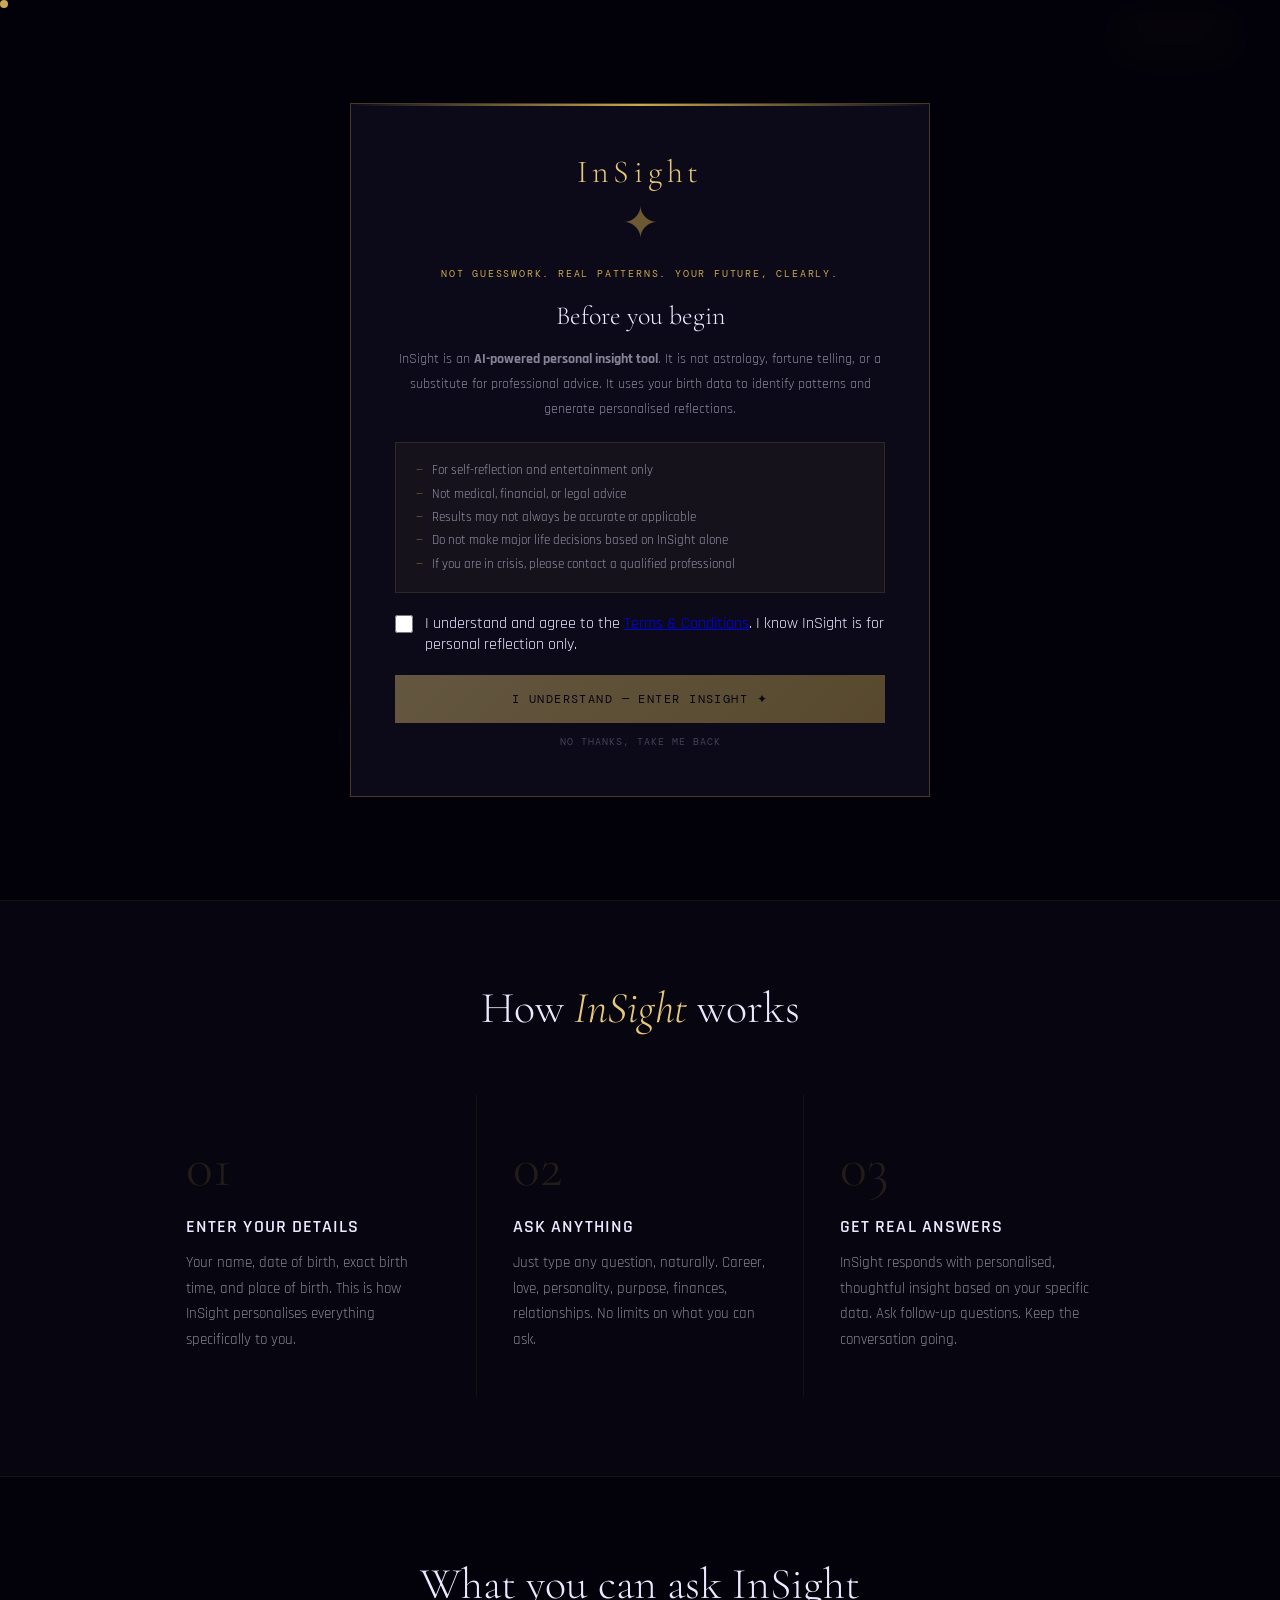
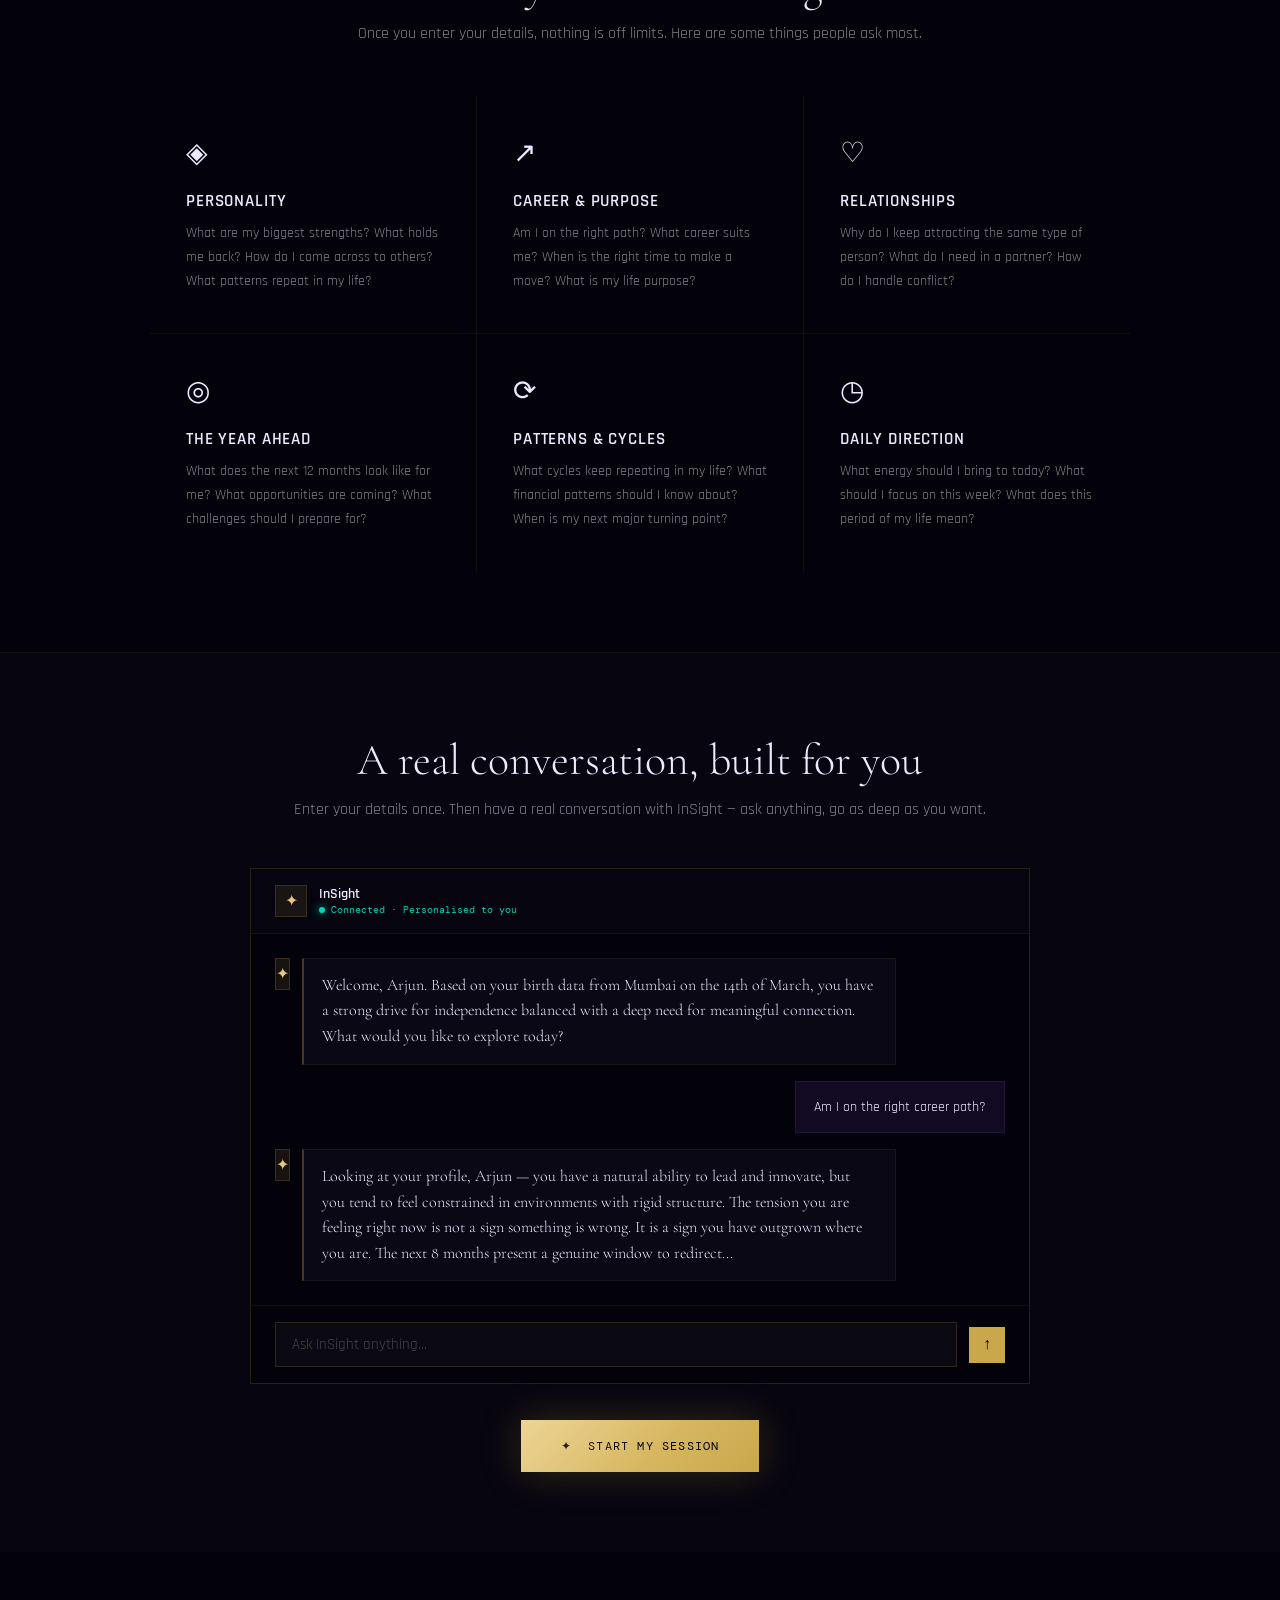
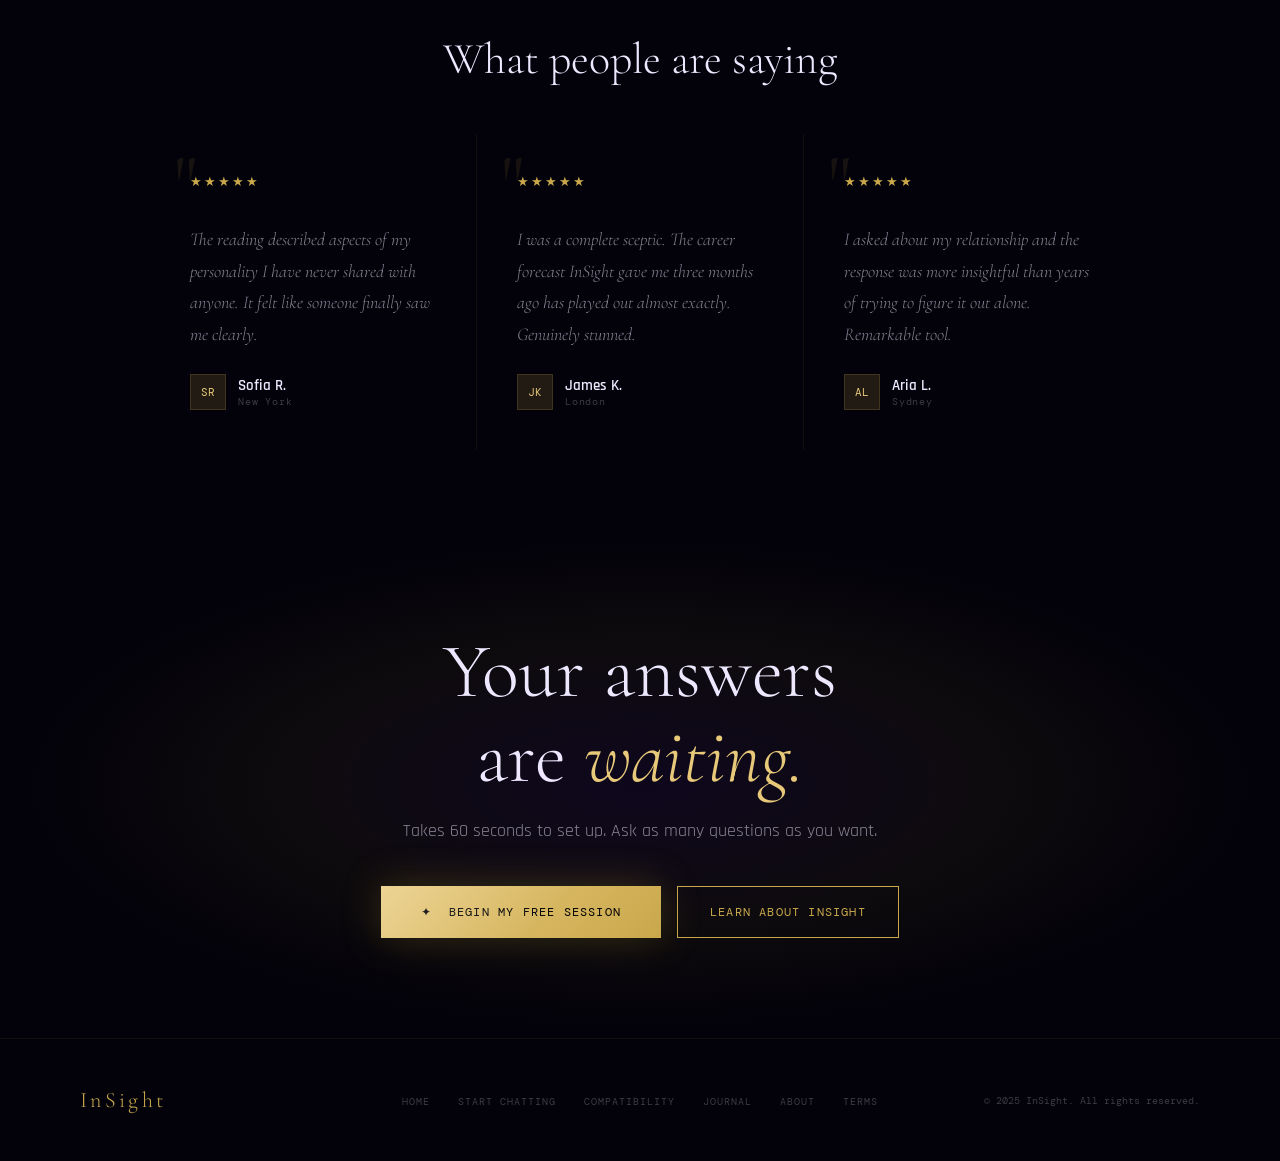
==== index.html @ 5ee95a67 "Update index.html" ====
<!DOCTYPE html>
<html lang="en">
<head>
<meta charset="UTF-8" />
<meta name="viewport" content="width=device-width, initial-scale=1.0" />
<title>InSight — Your Future, Clearly</title>
<link rel="stylesheet" href="style.css" />
<style>

/* ── DISCLAIMER ── */
.disclaimer-overlay {
  position: fixed; inset: 0; z-index: 9999;
  background: rgba(3,2,10,0.97);
  backdrop-filter: blur(20px);
  display: flex; align-items: center; justify-content: center; padding: 24px;
}
.disclaimer-overlay.hidden { display: none; }
.disclaimer-box {
  max-width: 580px; width: 100%;
  background: rgba(13,11,26,0.98);
  border: 1px solid rgba(201,168,76,0.3);
  padding: 48px 44px; text-align: center; position: relative;
  animation: slideUp 0.5s both;
}
@keyframes slideUp { from { transform:translateY(24px); opacity:0; } to { transform:translateY(0); opacity:1; } }
.disclaimer-box::before {
  content:''; position:absolute; top:0; left:0; right:0; height:2px;
  background: linear-gradient(90deg, transparent, var(--gold), transparent);
}
.d-logo { font-family:'Cormorant Garamond',serif; font-size:32px; font-weight:300; letter-spacing:0.15em; color:var(--gold2); margin-bottom:6px; }
.d-symbol { font-family:'Cormorant Garamond',serif; font-size:44px; color:var(--gold); opacity:0.5; display:block; margin-bottom:16px; animation:pulse2 3s ease-in-out infinite; }
.d-tagline { font-family:'DM Mono',monospace; font-size:10px; letter-spacing:0.18em; color:var(--gold); text-transform:uppercase; margin-bottom:20px; display:block; }
.d-title { font-family:'Cormorant Garamond',serif; font-size:26px; font-weight:300; margin-bottom:16px; }
.d-text { font-size:14px; color:var(--text2); line-height:1.8; margin-bottom:16px; }
.d-warning {
  background:rgba(201,168,76,0.05); border:1px solid rgba(201,168,76,0.15);
  padding:16px 20px; margin:20px 0; text-align:left;
}
.d-warning li { font-size:13px; color:rgba(237,232,255,0.6); line-height:1.8; list-style:none; padding-left:16px; position:relative; }
.d-warning li::before { content:'—'; position:absolute; left:0; color:var(--gold); opacity:0.6; }
.d-check { display:flex; align-items:flex-start; gap:12px; text-align:left; margin:20px 0; cursor:pointer; }
.d-check input { width:18px; height:18px; accent-color:var(--gold); flex-shrink:0; margin-top:2px; cursor:pointer; }
.d-check label { font-size:13px; color:var(--text2); line-height:1.6; cursor:pointer; }
.d-check label a { color:var(--gold); text-decoration:underline; }
.d-accept {
  width:100%; background:linear-gradient(135deg,var(--gold2),var(--gold));
  border:none; color:#000; font-family:'DM Mono',monospace; font-size:12px;
  letter-spacing:0.12em; text-transform:uppercase; padding:16px; cursor:pointer;
  transition:all 0.2s; opacity:0.4;
}
.d-accept.on { opacity:1; box-shadow:0 4px 24px rgba(201,168,76,0.3); }
.d-accept.on:hover { transform:translateY(-2px); }
.d-decline { display:block; margin-top:12px; font-family:'DM Mono',monospace; font-size:10px; letter-spacing:0.1em; color:var(--text3); text-transform:uppercase; cursor:pointer; background:none; border:none; width:100%; transition:color 0.2s; }
.d-decline:hover { color:var(--text2); }

/* ── HERO ── */
.hero {
  min-height: 100vh;
  display: flex; flex-direction: column;
  align-items: center; justify-content: center;
  text-align: center; padding: 100px 40px 60px;
  position: relative; overflow: hidden;
}
.hero-glow {
  position:absolute; inset:0; pointer-events:none;
  background: radial-gradient(ellipse at 50% 40%, rgba(120,60,200,0.15) 0%, rgba(201,168,76,0.08) 40%, transparent 70%);
  animation: glowPulse 8s ease-in-out infinite;
}
@keyframes glowPulse { 0%,100%{opacity:0.7;} 50%{opacity:1;} }

.orbit-ring {
  position: absolute;
  top: 50%; left: 50%;
  width: 700px; height: 700px;
  margin: -350px 0 0 -350px;
  border-radius: 50%;
  border: 1px solid rgba(201, 168, 76, 0.18);
  animation: orbitSpin 60s linear infinite;
  pointer-events: none;
  z-index: 1;
}
.orbit-ring::before {
  content: '';
  position: absolute;
  width: 10px; height: 10px;
  background: var(--gold);
  border-radius: 50%;
  top: -5px; left: 50%;
  margin-left: -5px;
  box-shadow: 0 0 16px var(--gold), 0 0 30px rgba(201,168,76,0.6);
}
.orbit-ring-2 {
  position: absolute;
  top: 50%; left: 50%;
  width: 520px; height: 520px;
  margin: -260px 0 0 -260px;
  border-radius: 50%;
  border: 1px solid rgba(0, 212, 180, 0.14);
  animation: orbitSpin 40s linear infinite reverse;
  pointer-events: none;
  z-index: 1;
}
.orbit-ring-2::before {
  content: '';
  position: absolute;
  width: 7px; height: 7px;
  background: var(--teal);
  border-radius: 50%;
  bottom: -4px; left: 50%;
  margin-left: -3px;
  box-shadow: 0 0 14px var(--teal), 0 0 24px rgba(0,212,180,0.5);
}
@keyframes orbitSpin { from { transform: rotate(0deg); } to { transform: rotate(360deg); } }

.hero-badge {
  position: relative; z-index: 2;
  display:inline-flex; align-items:center; gap:10px;
  background:rgba(201,168,76,0.08); border:1px solid rgba(201,168,76,0.2);
  border-radius:100px; padding:8px 20px 8px 10px;
  margin-bottom:32px;
  animation: fadeUp 0.7s 0.1s both;
}
.badge-dot { width:28px; height:28px; background:rgba(201,168,76,0.12); border-radius:50%; display:flex; align-items:center; justify-content:center; font-size:13px; animation:badgePulse 2s ease-in-out infinite; }
@keyframes badgePulse { 0%,100%{box-shadow:0 0 0 0 rgba(201,168,76,0.3);} 50%{box-shadow:0 0 0 6px rgba(201,168,76,0);} }
.badge-text { font-family:'DM Mono',monospace; font-size:11px; letter-spacing:0.12em; color:var(--gold2); text-transform:uppercase; }

.hero h1 {
  position: relative; z-index: 2;
  font-family:'Cormorant Garamond',serif;
  font-size: clamp(60px, 9vw, 120px);
  font-weight:300; line-height:1.25; letter-spacing:-0.02em;
  margin-bottom:28px;
  animation: fadeUp 0.9s 0.2s both;
}
.hero h1 em { font-style:italic; color:var(--gold2); text-shadow:0 0 60px rgba(201,168,76,0.25); }

.hero-sub {
  position: relative; z-index: 2;
  font-size:18px; color:var(--text2); max-width:540px;
  line-height:1.75; margin:0 auto 48px;
  animation: fadeUp 0.9s 0.35s both;
}

.hero-cta {
  position: relative; z-index: 2;
  display:flex; align-items:center; justify-content:center; gap:16px; flex-wrap:wrap;
  animation: fadeUp 0.9s 0.5s both;
}
.btn-glow {
  display:inline-flex; align-items:center; gap:10px;
  font-family:'DM Mono',monospace; font-size:12px; letter-spacing:0.1em; text-transform:uppercase;
  color:#000; background:linear-gradient(135deg,var(--gold2),var(--gold));
  border:none; padding:18px 40px; cursor:none; text-decoration:none;
  box-shadow:0 0 40px rgba(201,168,76,0.25), 0 4px 20px rgba(0,0,0,0.4);
  transition:all 0.2s; position:relative; overflow:hidden;
}
.btn-glow::before { content:''; position:absolute; inset:0; background:linear-gradient(135deg,rgba(255,255,255,0.2) 0%,transparent 60%); }
.btn-glow:hover { transform:translateY(-3px); box-shadow:0 0 60px rgba(201,168,76,0.4), 0 8px 30px rgba(0,0,0,0.4); }

/* ── HOW IT WORKS ── */
.how-section { background:var(--bg2); border-top:1px solid var(--border2); border-bottom:1px solid var(--border2); }
.how-inner { max-width:1100px; margin:0 auto; padding:80px 60px; }
.how-inner h2 { font-family:'Cormorant Garamond',serif; font-size:44px; font-weight:300; text-align:center; margin-bottom:60px; }
.how-inner h2 em { font-style:italic; color:var(--gold2); }
.steps { display:grid; grid-template-columns:repeat(3,1fr); gap:1px; background:var(--border2); }
.step { background:var(--bg2); padding:44px 36px; position:relative; }
.step-n { font-family:'Cormorant Garamond',serif; font-size:56px; font-weight:300; color:rgba(201,168,76,0.15); line-height:1; margin-bottom:20px; display:block; }
.step h3 { font-size:18px; font-weight:600; letter-spacing:0.06em; text-transform:uppercase; margin-bottom:12px; }
.step p { font-size:15px; color:var(--text2); line-height:1.7; }

/* ── FEATURES ── */
.features { max-width:1100px; margin:0 auto; padding:80px 60px; }
.features h2 { font-family:'Cormorant Garamond',serif; font-size:44px; font-weight:300; text-align:center; margin-bottom:12px; }
.features > p { text-align:center; font-size:16px; color:var(--text2); margin-bottom:52px; }
.feat-grid { display:grid; grid-template-columns:repeat(3,1fr); gap:1px; background:var(--border2); }
.feat { background:var(--bg); padding:40px 36px; transition:background 0.3s; position:relative; overflow:hidden; }
.feat::before { content:''; position:absolute; top:0; left:0; right:0; height:1px; background:linear-gradient(90deg,transparent,var(--gold),transparent); transform:scaleX(0); transition:transform 0.4s; }
.feat:hover { background:rgba(201,168,76,0.03); }
.feat:hover::before { transform:scaleX(1); }
.feat-icon { font-size:28px; margin-bottom:18px; display:block; }
.feat h3 { font-size:17px; font-weight:600; letter-spacing:0.05em; text-transform:uppercase; margin-bottom:10px; }
.feat p { font-size:14px; color:var(--text2); line-height:1.7; }

/* ── CHAT PREVIEW ── */
.chat-preview { background:var(--bg2); border-top:1px solid var(--border2); }
.chat-preview-inner { max-width:900px; margin:0 auto; padding:80px 60px; }
.chat-preview-inner h2 { font-family:'Cormorant Garamond',serif; font-size:44px; font-weight:300; text-align:center; margin-bottom:12px; }
.chat-preview-inner > p { text-align:center; font-size:16px; color:var(--text2); margin-bottom:48px; }
.mock-chat { border:1px solid var(--border); background:var(--bg); overflow:hidden; }
.mock-chat-header { padding:16px 24px; border-bottom:1px solid var(--border2); display:flex; align-items:center; gap:12px; background:rgba(7,5,15,0.8); }
.mock-avatar { width:32px; height:32px; background:rgba(201,168,76,0.1); border:1px solid var(--border); display:flex; align-items:center; justify-content:center; font-family:'Cormorant Garamond',serif; font-size:16px; color:var(--gold2); }
.mock-name { font-size:14px; font-weight:600; }
.mock-status { font-family:'DM Mono',monospace; font-size:10px; color:var(--teal); display:flex; align-items:center; gap:6px; }
.mock-status::before { content:''; width:6px; height:6px; border-radius:50%; background:var(--teal); box-shadow:0 0 8px var(--teal); display:block; }
.mock-messages { padding:24px; display:flex; flex-direction:column; gap:16px; }
.mock-msg { display:flex; gap:12px; max-width:85%; }
.mock-msg.user { flex-direction:row-reverse; align-self:flex-end; }
.mock-bubble { padding:14px 18px; font-size:14px; line-height:1.6; }
.mock-msg.ai .mock-bubble { background:rgba(13,11,26,0.8); border:1px solid var(--border2); border-left:2px solid rgba(201,168,76,0.3); font-family:'Cormorant Garamond',serif; font-size:16px; font-weight:300; color:var(--text); }
.mock-msg.user .mock-bubble { background:rgba(120,60,200,0.12); border:1px solid rgba(120,60,200,0.2); color:var(--text); }
.mock-input { padding:16px 24px; border-top:1px solid var(--border2); display:flex; align-items:center; gap:12px; }
.mock-input-box { flex:1; background:rgba(255,255,255,0.03); border:1px solid var(--border); padding:12px 16px; font-family:'Rajdhani',sans-serif; font-size:15px; color:var(--text3); }
.mock-send { width:36px; height:36px; background:var(--gold); border:none; display:flex; align-items:center; justify-content:center; font-size:16px; color:#000; }

/* ── TESTIMONIALS ── */
.testi { max-width:1100px; margin:0 auto; padding:80px 60px; }
.testi h2 { font-family:'Cormorant Garamond',serif; font-size:44px; font-weight:300; text-align:center; margin-bottom:48px; }
.testi-grid { display:grid; grid-template-columns:repeat(3,1fr); gap:1px; background:var(--border2); }
.testi-card { background:var(--bg); padding:40px; position:relative; }
.testi-card::before { content:'"'; font-family:'Cormorant Garamond',serif; font-size:80px; color:var(--gold); opacity:0.1; position:absolute; top:10px; left:24px; line-height:1; }
.testi-stars { color:var(--gold); font-size:13px; letter-spacing:2px; margin-bottom:14px; }
.testi-text { font-family:'Cormorant Garamond',serif; font-size:18px; font-style:italic; font-weight:300; line-height:1.75; color:var(--text2); margin-bottom:24px; padding-top:20px; }
.testi-author { display:flex; align-items:center; gap:12px; }
.testi-av { width:36px; height:36px; background:var(--gold-dim); border:1px solid var(--border); display:flex; align-items:center; justify-content:center; font-family:'DM Mono',monospace; font-size:11px; color:var(--gold2); }
.testi-name { font-size:15px; font-weight:600; }
.testi-info { font-family:'DM Mono',monospace; font-size:10px; color:var(--text3); letter-spacing:0.08em; }

/* ── FINAL CTA ── */
.final-cta { padding:100px 60px; text-align:center; position:relative; overflow:hidden; }
.final-cta::before { content:''; position:absolute; inset:0; background:radial-gradient(ellipse at center, rgba(120,60,200,0.1) 0%, rgba(201,168,76,0.06) 40%, transparent 70%); }
.final-cta h2 { font-family:'Cormorant Garamond',serif; font-size:clamp(44px,6vw,80px); font-weight:300; line-height:1.1; margin-bottom:20px; position:relative; }
.final-cta h2 em { font-style:italic; color:var(--gold2); }
.final-cta p { font-size:18px; color:var(--text2); margin-bottom:44px; position:relative; }
.final-cta-btns { display:flex; justify-content:center; gap:16px; position:relative; flex-wrap:wrap; }

@media(max-width:900px) {
  .steps, .feat-grid, .testi-grid { grid-template-columns:1fr; }
  .how-inner, .features, .chat-preview-inner, .testi, .final-cta { padding:60px 24px; }
}
</style>
</head>
<body>

<!-- DISCLAIMER -->
<div class="disclaimer-overlay" id="disclaimerOverlay">
  <div class="disclaimer-box">
    <div class="d-logo">InSight</div>
    <span class="d-symbol">✦</span>
    <span class="d-tagline">Not guesswork. Real patterns. Your future, clearly.</span>
    <h2 class="d-title">Before you begin</h2>
    <p class="d-text">InSight is an <strong>AI-powered personal insight tool</strong>. It is not astrology, fortune telling, or a substitute for professional advice. It uses your birth data to identify patterns and generate personalised reflections.</p>
    <div class="d-warning">
      <ul>
        <li>For self-reflection and entertainment only</li>
        <li>Not medical, financial, or legal advice</li>
        <li>Results may not always be accurate or applicable</li>
        <li>Do not make major life decisions based on InSight alone</li>
        <li>If you are in crisis, please contact a qualified professional</li>
      </ul>
    </div>
    <label class="d-check">
      <input type="checkbox" id="agreeCheck" onchange="toggleAccept()" />
      <span>I understand and agree to the <a href="terms.html" target="_blank">Terms & Conditions</a>. I know InSight is for personal reflection only.</span>
    </label>
    <button class="d-accept" id="acceptBtn" disabled onclick="acceptDisclaimer()">I Understand — Enter InSight ✦</button>
    <button class="d-decline" onclick="window.location.href='https://google.com'">No thanks, take me back</button>
  </div>
</div>

<div class="cursor"></div>
<div class="cursor-ring"></div>
<canvas id="starfield"></canvas>

<nav>
  <a href="index.html" class="nav-logo">
    <div class="nav-logo-mark"></div>
    InSight
  </a>
  <ul class="nav-links">
    <li><a href="index.html">Home</a></li>
    <li><a href="reading.html">Start Chatting</a></li>
    <li><a href="compatibility.html">Compatibility</a></li>
    <li><a href="blog.html">Journal</a></li>
    <li><a href="about.html">About</a></li>
    <li><a href="terms.html">Terms</a></li>
  </ul>
  <a href="reading.html" class="nav-cta">Begin Now</a>
</nav>

<main class="page">

  <!-- HERO -->
  <section class="hero">
    <div class="hero-glow"></div>
    <div class="orbit-ring"></div>
    <div class="orbit-ring-2"></div>
    <div class="hero-badge">
      <div class="badge-dot">✦</div>
      <span class="badge-text">AI-Powered Personal Insights · Free to Begin</span>
    </div>
    <h1>Your future,<br><em>clearly.</em></h1>
    <p class="hero-sub">Enter your birth details once — then ask InSight anything. About your personality, career, relationships, or what lies ahead. Real answers, not guesswork.</p>
    <div class="hero-cta">
      <a href="reading.html" class="btn-glow">✦ &nbsp;Start My Free Session</a>
      <a href="compatibility.html" class="btn-ghost">Relationship Analysis ↗</a>
    </div>
  </section>

  <!-- HOW IT WORKS -->
  <div class="how-section">
    <div class="how-inner fade-up">
      <h2>How <em>InSight</em> works</h2>
      <div class="steps">
        <div class="step">
          <span class="step-n">01</span>
          <h3>Enter Your Details</h3>
          <p>Your name, date of birth, exact birth time, and place of birth. This is how InSight personalises everything specifically to you.</p>
        </div>
        <div class="step">
          <span class="step-n">02</span>
          <h3>Ask Anything</h3>
          <p>Just type any question, naturally. Career, love, personality, purpose, finances, relationships. No limits on what you can ask.</p>
        </div>
        <div class="step">
          <span class="step-n">03</span>
          <h3>Get Real Answers</h3>
          <p>InSight responds with personalised, thoughtful insight based on your specific data. Ask follow-up questions. Keep the conversation going.</p>
        </div>
      </div>
    </div>
  </div>

  <!-- FEATURES -->
  <div class="features fade-up">
    <h2>What you can ask InSight</h2>
    <p>Once you enter your details, nothing is off limits. Here are some things people ask most.</p>
    <div class="feat-grid">
      <div class="feat">
        <span class="feat-icon">◈</span>
        <h3>Personality</h3>
        <p>What are my biggest strengths? What holds me back? How do I come across to others? What patterns repeat in my life?</p>
      </div>
      <div class="feat">
        <span class="feat-icon">↗</span>
        <h3>Career & Purpose</h3>
        <p>Am I on the right path? What career suits me? When is the right time to make a move? What is my life purpose?</p>
      </div>
      <div class="feat">
        <span class="feat-icon">♡</span>
        <h3>Relationships</h3>
        <p>Why do I keep attracting the same type of person? What do I need in a partner? How do I handle conflict?</p>
      </div>
      <div class="feat">
        <span class="feat-icon">◎</span>
        <h3>The Year Ahead</h3>
        <p>What does the next 12 months look like for me? What opportunities are coming? What challenges should I prepare for?</p>
      </div>
      <div class="feat">
        <span class="feat-icon">⟳</span>
        <h3>Patterns & Cycles</h3>
        <p>What cycles keep repeating in my life? What financial patterns should I know about? When is my next major turning point?</p>
      </div>
      <div class="feat">
        <span class="feat-icon">◷</span>
        <h3>Daily Direction</h3>
        <p>What energy should I bring to today? What should I focus on this week? What does this period of my life mean?</p>
      </div>
    </div>
  </div>

  <!-- CHAT PREVIEW -->
  <div class="chat-preview">
    <div class="chat-preview-inner fade-up">
      <h2>A real conversation, built for you</h2>
      <p>Enter your details once. Then have a real conversation with InSight — ask anything, go as deep as you want.</p>
      <div class="mock-chat">
        <div class="mock-chat-header">
          <div class="mock-avatar">✦</div>
          <div>
            <div class="mock-name">InSight</div>
            <div class="mock-status">Connected · Personalised to you</div>
          </div>
        </div>
        <div class="mock-messages">
          <div class="mock-msg ai">
            <div class="mock-avatar">✦</div>
            <div class="mock-bubble">Welcome, Arjun. Based on your birth data from Mumbai on the 14th of March, you have a strong drive for independence balanced with a deep need for meaningful connection. What would you like to explore today?</div>
          </div>
          <div class="mock-msg user">
            <div class="mock-bubble">Am I on the right career path?</div>
          </div>
          <div class="mock-msg ai">
            <div class="mock-avatar">✦</div>
            <div class="mock-bubble">Looking at your profile, Arjun — you have a natural ability to lead and innovate, but you tend to feel constrained in environments with rigid structure. The tension you are feeling right now is not a sign something is wrong. It is a sign you have outgrown where you are. The next 8 months present a genuine window to redirect...</div>
          </div>
        </div>
        <div class="mock-input">
          <div class="mock-input-box">Ask InSight anything…</div>
          <div class="mock-send">↑</div>
        </div>
      </div>
      <div style="text-align:center;margin-top:36px;">
        <a href="reading.html" class="btn-glow">✦ &nbsp;Start My Session</a>
      </div>
    </div>
  </div>

  <!-- TESTIMONIALS -->
  <div class="testi fade-up">
    <h2>What people are saying</h2>
    <div class="testi-grid">
      <div class="testi-card">
        <div class="testi-stars">★★★★★</div>
        <p class="testi-text">The reading described aspects of my personality I have never shared with anyone. It felt like someone finally saw me clearly.</p>
        <div class="testi-author">
          <div class="testi-av">SR</div>
          <div><div class="testi-name">Sofia R.</div><div class="testi-info">New York</div></div>
        </div>
      </div>
      <div class="testi-card">
        <div class="testi-stars">★★★★★</div>
        <p class="testi-text">I was a complete sceptic. The career forecast InSight gave me three months ago has played out almost exactly. Genuinely stunned.</p>
        <div class="testi-author">
          <div class="testi-av">JK</div>
          <div><div class="testi-name">James K.</div><div class="testi-info">London</div></div>
        </div>
      </div>
      <div class="testi-card">
        <div class="testi-stars">★★★★★</div>
        <p class="testi-text">I asked about my relationship and the response was more insightful than years of trying to figure it out alone. Remarkable tool.</p>
        <div class="testi-author">
          <div class="testi-av">AL</div>
          <div><div class="testi-name">Aria L.</div><div class="testi-info">Sydney</div></div>
        </div>
      </div>
    </div>
  </div>

  <!-- FINAL CTA -->
  <div class="final-cta fade-up">
    <h2>Your answers<br>are <em>waiting.</em></h2>
    <p>Takes 60 seconds to set up. Ask as many questions as you want.</p>
    <div class="final-cta-btns">
      <a href="reading.html" class="btn-glow">✦ &nbsp;Begin My Free Session</a>
      <a href="about.html" class="btn-ghost">Learn About InSight</a>
    </div>
  </div>

  <footer>
    <div class="footer-logo">InSight</div>
    <ul class="footer-links">
      <li><a href="index.html">Home</a></li>
      <li><a href="reading.html">Start Chatting</a></li>
      <li><a href="compatibility.html">Compatibility</a></li>
      <li><a href="blog.html">Journal</a></li>
      <li><a href="about.html">About</a></li>
      <li><a href="terms.html">Terms</a></li>
    </ul>
    <p class="footer-copy">© 2025 InSight. All rights reserved.</p>
  </footer>

</main>

<script src="main.js"></script>
<script>
function toggleAccept() {
  const checked = document.getElementById('agreeCheck').checked;
  const btn = document.getElementById('acceptBtn');
  btn.disabled = !checked;
  btn.classList.toggle('on', checked);
}
function acceptDisclaimer() {
  if (!document.getElementById('agreeCheck').checked) return;
  sessionStorage.setItem('insight_accepted', 'true');
  document.getElementById('disclaimerOverlay').style.display = 'none';
}
if (sessionStorage.getItem('insight_accepted') === 'true') {
  document.getElementById('disclaimerOverlay').style.display = 'none';
}
</script>
</body>
</html>
---- style.css ----
@import url('https://fonts.googleapis.com/css2?family=Cormorant+Garamond:ital,wght@0,300;0,400;0,600;1,300;1,400&family=Rajdhani:wght@300;400;500;600;700&family=DM+Mono:wght@300;400&display=swap');

:root {
  --bg: #03020a;
  --bg2: #07050f;
  --bg3: #0d0b1a;
  --gold: #c9a84c;
  --gold2: #e8c97a;
  --gold-dim: rgba(201,168,76,0.15);
  --teal: #00d4b4;
  --teal-dim: rgba(0,212,180,0.1);
  --text: #ede8ff;
  --text2: rgba(237,232,255,0.55);
  --text3: rgba(237,232,255,0.25);
  --border: rgba(201,168,76,0.18);
  --border2: rgba(201,168,76,0.08);
}

*, *::before, *::after { box-sizing: border-box; margin: 0; padding: 0; }

html { scroll-behavior: smooth; }

body {
  font-family: 'Rajdhani', sans-serif;
  background: var(--bg);
  color: var(--text);
  min-height: 100vh;
  overflow-x: hidden;
  cursor: none;
}

/* Custom cursor */
.cursor {
  width: 8px; height: 8px;
  background: var(--gold);
  border-radius: 50%;
  position: fixed;
  top: 0; left: 0;
  pointer-events: none;
  z-index: 9999;
  transition: transform 0.1s;
  mix-blend-mode: screen;
}
.cursor-ring {
  width: 32px; height: 32px;
  border: 1px solid rgba(201,168,76,0.5);
  border-radius: 50%;
  position: fixed;
  top: 0; left: 0;
  pointer-events: none;
  z-index: 9998;
  transition: transform 0.15s, width 0.2s, height 0.2s;
}

/* Stars canvas */
#starfield {
  position: fixed;
  inset: 0;
  z-index: 0;
  pointer-events: none;
}

/* NAV */
nav {
  position: fixed;
  top: 0; left: 0; right: 0;
  z-index: 100;
  padding: 0 48px;
  height: 72px;
  display: flex;
  align-items: center;
  justify-content: space-between;
  background: rgba(3,2,10,0.7);
  backdrop-filter: blur(20px);
  border-bottom: 1px solid var(--border2);
}

.nav-logo {
  font-family: 'Cormorant Garamond', serif;
  font-size: 26px;
  font-weight: 300;
  letter-spacing: 0.15em;
  color: var(--gold2);
  text-decoration: none;
  display: flex;
  align-items: center;
  gap: 10px;
}
.nav-logo-mark {
  width: 28px; height: 28px;
  border: 1px solid var(--gold);
  transform: rotate(45deg);
  display: flex; align-items: center; justify-content: center;
  font-size: 14px;
}
.nav-logo-mark::after {
  content: '✦';
  transform: rotate(-45deg);
  display: block;
  color: var(--gold);
}

.nav-links {
  display: flex;
  align-items: center;
  gap: 36px;
  list-style: none;
}
.nav-links a {
  font-family: 'DM Mono', monospace;
  font-size: 11px;
  letter-spacing: 0.12em;
  color: var(--text2);
  text-decoration: none;
  text-transform: uppercase;
  transition: color 0.2s;
  position: relative;
}
.nav-links a::after {
  content: '';
  position: absolute;
  bottom: -4px; left: 0; right: 0;
  height: 1px;
  background: var(--gold);
  transform: scaleX(0);
  transition: transform 0.3s;
}
.nav-links a:hover { color: var(--gold2); }
.nav-links a:hover::after { transform: scaleX(1); }
.nav-links a.active { color: var(--gold2); }
.nav-links a.active::after { transform: scaleX(1); }

.nav-cta {
  font-family: 'DM Mono', monospace;
  font-size: 11px;
  letter-spacing: 0.1em;
  color: var(--bg);
  background: var(--gold);
  border: none;
  padding: 9px 20px;
  text-decoration: none;
  text-transform: uppercase;
  transition: background 0.2s, transform 0.2s;
  display: inline-block;
}
.nav-cta:hover { background: var(--gold2); transform: translateY(-1px); }

/* Page wrapper */
.page { position: relative; z-index: 1; }

/* Section utility */
.section { padding: 100px 80px; max-width: 1400px; margin: 0 auto; }
.section-sm { padding: 60px 80px; max-width: 1400px; margin: 0 auto; }

/* Gold line divider */
.gold-line {
  width: 60px; height: 1px;
  background: linear-gradient(90deg, var(--gold), transparent);
  margin: 0 auto 20px;
}

/* Eyebrow label */
.eyebrow {
  font-family: 'DM Mono', monospace;
  font-size: 11px;
  letter-spacing: 0.2em;
  color: var(--gold);
  text-transform: uppercase;
  display: block;
  margin-bottom: 12px;
}

/* Buttons */
.btn-primary {
  display: inline-flex;
  align-items: center;
  gap: 10px;
  font-family: 'DM Mono', monospace;
  font-size: 12px;
  letter-spacing: 0.1em;
  text-transform: uppercase;
  color: var(--bg);
  background: var(--gold);
  border: none;
  padding: 14px 32px;
  cursor: none;
  text-decoration: none;
  transition: all 0.2s;
}
.btn-primary:hover { background: var(--gold2); transform: translateY(-2px); }

.btn-ghost {
  display: inline-flex;
  align-items: center;
  gap: 10px;
  font-family: 'DM Mono', monospace;
  font-size: 12px;
  letter-spacing: 0.1em;
  text-transform: uppercase;
  color: var(--gold);
  background: transparent;
  border: 1px solid var(--gold);
  padding: 13px 32px;
  cursor: none;
  text-decoration: none;
  transition: all 0.2s;
}
.btn-ghost:hover { background: var(--gold-dim); transform: translateY(-2px); }

/* Cards */
.glass-card {
  background: rgba(13,11,26,0.8);
  border: 1px solid var(--border);
  backdrop-filter: blur(10px);
  padding: 32px;
  transition: border-color 0.3s, transform 0.3s;
}
.glass-card:hover { border-color: rgba(201,168,76,0.4); transform: translateY(-4px); }

/* Form elements */
.field-group { display: flex; flex-direction: column; gap: 8px; }
.field-group label {
  font-family: 'DM Mono', monospace;
  font-size: 11px;
  letter-spacing: 0.12em;
  color: var(--text3);
  text-transform: uppercase;
}
.field-group input,
.field-group select,
.field-group textarea {
  background: rgba(255,255,255,0.03);
  border: 1px solid var(--border);
  color: var(--text);
  font-family: 'Rajdhani', sans-serif;
  font-size: 16px;
  padding: 12px 16px;
  outline: none;
  transition: border-color 0.2s;
  width: 100%;
}
.field-group input:focus,
.field-group select:focus,
.field-group textarea:focus {
  border-color: rgba(201,168,76,0.6);
  background: rgba(201,168,76,0.03);
}
.field-group select option { background: #0d0b1a; }

/* Footer */
footer {
  border-top: 1px solid var(--border2);
  padding: 48px 80px;
  display: grid;
  grid-template-columns: 1fr auto 1fr;
  align-items: center;
  gap: 32px;
  position: relative;
  z-index: 1;
}
.footer-logo {
  font-family: 'Cormorant Garamond', serif;
  font-size: 22px;
  font-weight: 300;
  letter-spacing: 0.15em;
  color: var(--gold);
}
.footer-links {
  display: flex;
  gap: 28px;
  list-style: none;
  justify-content: center;
}
.footer-links a {
  font-family: 'DM Mono', monospace;
  font-size: 10px;
  letter-spacing: 0.1em;
  color: var(--text3);
  text-decoration: none;
  text-transform: uppercase;
  transition: color 0.2s;
}
.footer-links a:hover { color: var(--gold); }
.footer-copy {
  font-family: 'DM Mono', monospace;
  font-size: 10px;
  color: var(--text3);
  text-align: right;
}

/* Fade-in animation */
.fade-up {
  opacity: 0;
  transform: translateY(24px);
  animation: fadeUp 0.8s forwards;
}
@keyframes fadeUp {
  to { opacity: 1; transform: translateY(0); }
}
.delay-1 { animation-delay: 0.15s; }
.delay-2 { animation-delay: 0.3s; }
.delay-3 { animation-delay: 0.45s; }
.delay-4 { animation-delay: 0.6s; }

/* Reading result styles */
.result-box {
  border: 1px solid var(--border);
  background: rgba(201,168,76,0.03);
  padding: 40px;
  margin-top: 40px;
  display: none;
}
.result-box.visible { display: block; animation: fadeUp 0.6s forwards; }
.result-section-title {
  font-family: 'DM Mono', monospace;
  font-size: 10px;
  letter-spacing: 0.2em;
  color: var(--gold);
  text-transform: uppercase;
  margin-bottom: 12px;
}
.result-text {
  font-family: 'Cormorant Garamond', serif;
  font-size: 20px;
  font-weight: 300;
  line-height: 1.8;
  color: var(--text);
}

/* Responsive */
@media (max-width: 900px) {
  nav { padding: 0 24px; }
  .nav-links { display: none; }
  .section { padding: 80px 24px; }
  footer { grid-template-columns: 1fr; text-align: center; padding: 40px 24px; }
  .footer-copy { text-align: center; }
}
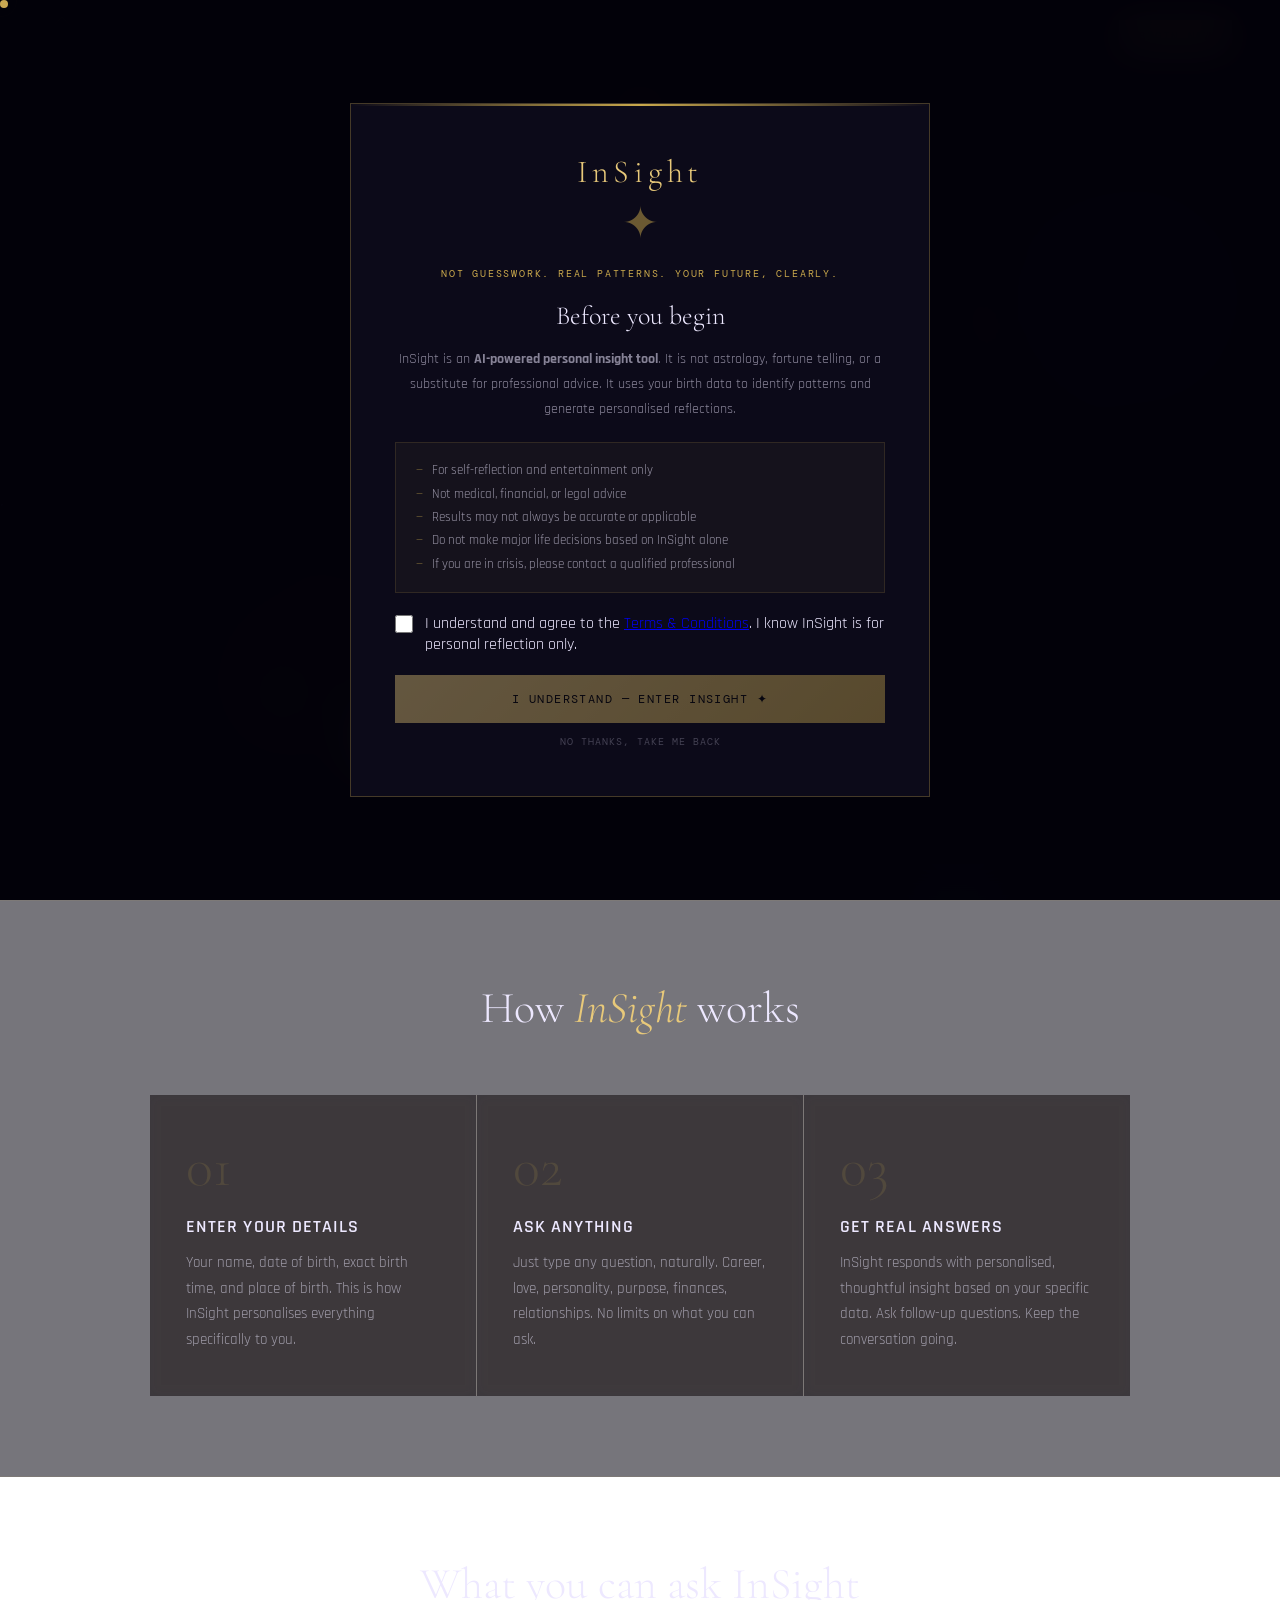
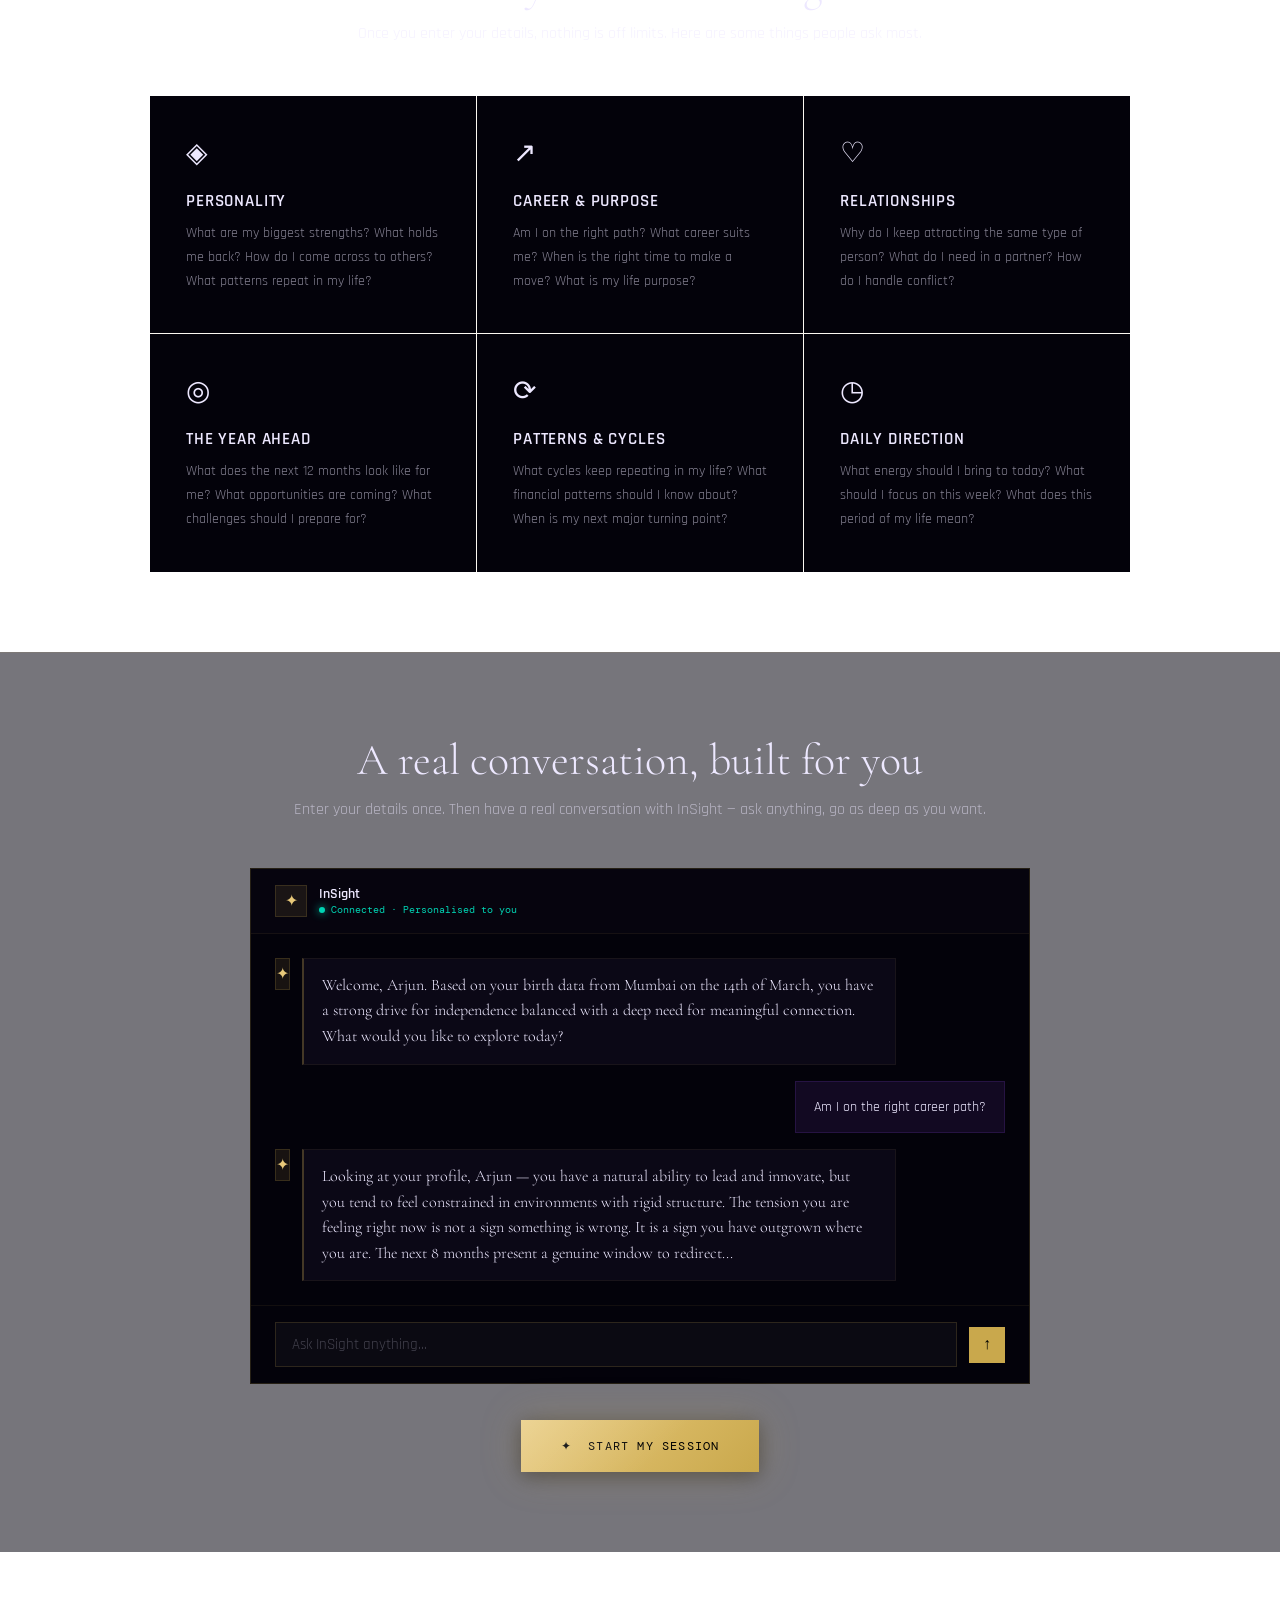
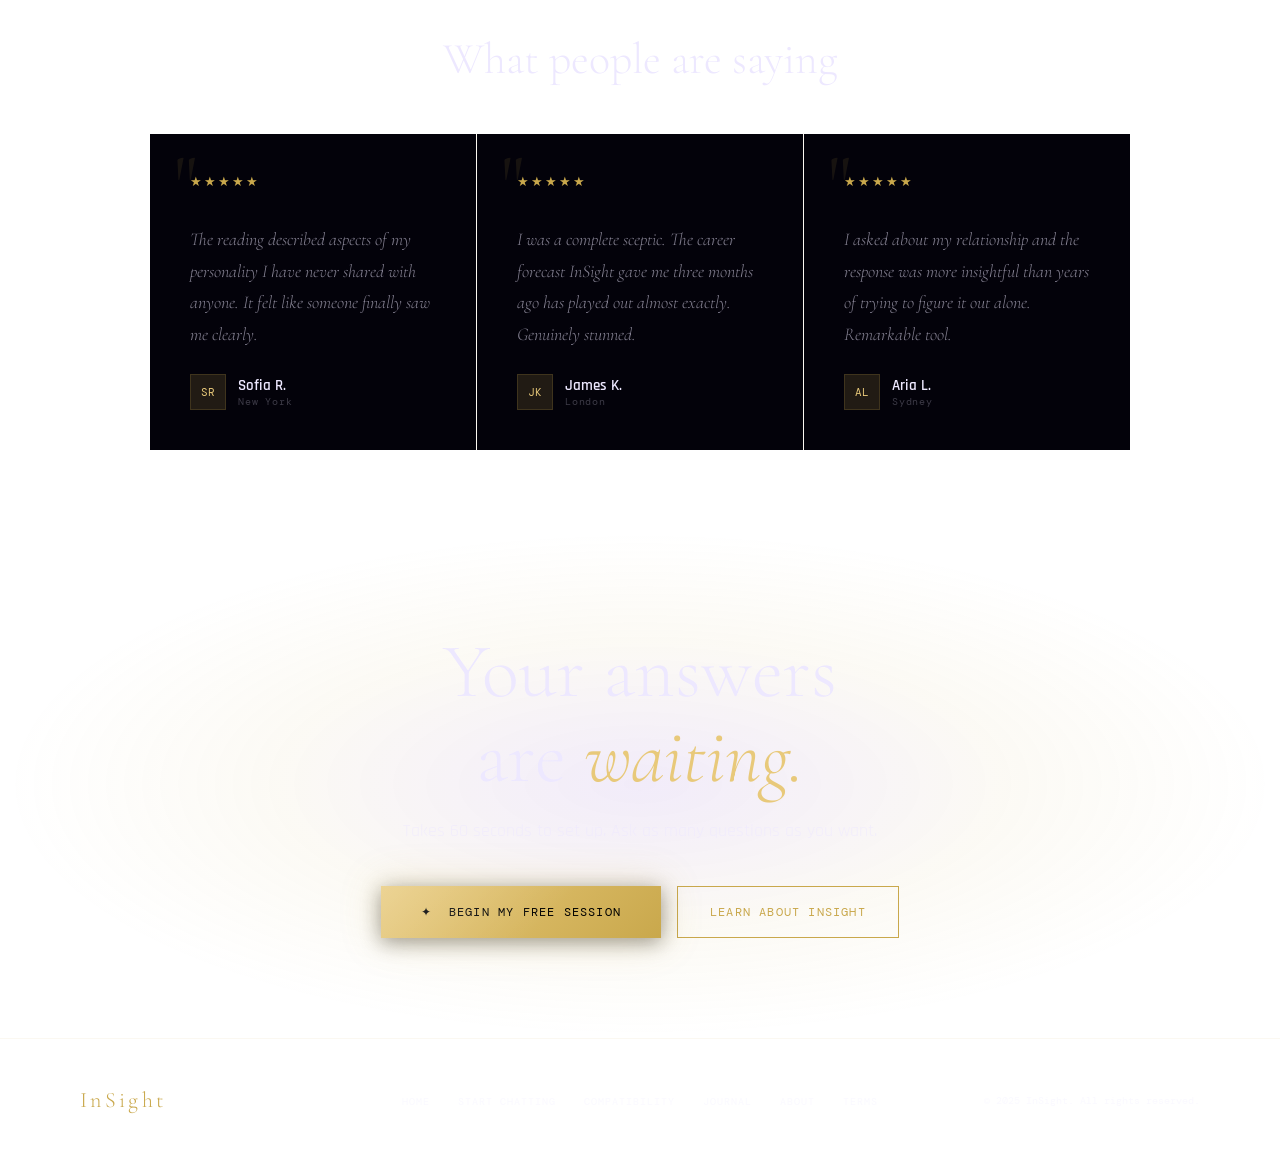
==== commit ef59ec12: "Update index.html" ====
--- a/index.html
+++ b/index.html
@@ -60,13 +60,36 @@
   align-items: center; justify-content: center;
   text-align: center; padding: 100px 40px 60px;
   position: relative; overflow: hidden;
+  animation: heroZoomIn 1.4s ease-out both;
+}
+@keyframes heroZoomIn {
+  from { transform: scale(1.06); opacity: 0.6; }
+  to { transform: scale(1); opacity: 1; }
 }
 .hero-glow {
   position:absolute; inset:0; pointer-events:none;
-  background: radial-gradient(ellipse at 50% 40%, rgba(120,60,200,0.15) 0%, rgba(201,168,76,0.08) 40%, transparent 70%);
+  background: radial-gradient(ellipse at 50% 40%, rgba(120,60,200,0.18) 0%, rgba(201,168,76,0.10) 40%, transparent 70%);
   animation: glowPulse 8s ease-in-out infinite;
 }
-@keyframes glowPulse { 0%,100%{opacity:0.7;} 50%{opacity:1;} }
+@keyframes glowPulse { 0%,100%{opacity:0.7; transform:scale(1);} 50%{opacity:1; transform:scale(1.05);} }
+
+/* Central pulsing core */
+.hero-core {
+  position: absolute;
+  top: 50%; left: 50%;
+  width: 6px; height: 6px;
+  margin: -3px 0 0 -3px;
+  border-radius: 50%;
+  background: var(--gold2);
+  box-shadow: 0 0 20px var(--gold2), 0 0 60px rgba(201,168,76,0.5), 0 0 120px rgba(201,168,76,0.2);
+  animation: corePulse 4s ease-in-out infinite;
+  pointer-events: none;
+  z-index: 1;
+}
+@keyframes corePulse {
+  0%, 100% { transform: scale(1); opacity: 0.7; }
+  50% { transform: scale(2.2); opacity: 1; }
+}
 
 .orbit-ring {
   position: absolute;
@@ -110,7 +133,50 @@
   margin-left: -3px;
   box-shadow: 0 0 14px var(--teal), 0 0 24px rgba(0,212,180,0.5);
 }
+.orbit-ring-3 {
+  position: absolute;
+  top: 50%; left: 50%;
+  width: 900px; height: 900px;
+  margin: -450px 0 0 -450px;
+  border-radius: 50%;
+  border: 1px dashed rgba(180,160,255,0.10);
+  animation: orbitSpin 90s linear infinite;
+  pointer-events: none;
+  z-index: 1;
+}
+.orbit-ring-3::before {
+  content: '';
+  position: absolute;
+  width: 6px; height: 6px;
+  background: rgba(180,160,255,0.9);
+  border-radius: 50%;
+  top: 50%; right: -3px;
+  margin-top: -3px;
+  box-shadow: 0 0 12px rgba(180,160,255,0.7), 0 0 24px rgba(180,160,255,0.3);
+}
 @keyframes orbitSpin { from { transform: rotate(0deg); } to { transform: rotate(360deg); } }
+
+/* Floating particles rising up through hero */
+.hero-particles {
+  position: absolute; inset: 0;
+  pointer-events: none;
+  z-index: 1;
+  overflow: hidden;
+}
+.hero-particle {
+  position: absolute;
+  bottom: -40px;
+  font-family: 'Cormorant Garamond', serif;
+  color: rgba(201,168,76,0.25);
+  animation: particleRise linear infinite;
+  user-select: none;
+}
+@keyframes particleRise {
+  0% { transform: translateY(0) translateX(0) rotate(0deg); opacity: 0; }
+  10% { opacity: 0.6; }
+  90% { opacity: 0.3; }
+  100% { transform: translateY(-110vh) translateX(var(--drift, 30px)) rotate(180deg); opacity: 0; }
+}
 
 .hero-badge {
   position: relative; z-index: 2;
@@ -132,7 +198,20 @@
   margin-bottom:28px;
   animation: fadeUp 0.9s 0.2s both;
 }
-.hero h1 em { font-style:italic; color:var(--gold2); text-shadow:0 0 60px rgba(201,168,76,0.25); }
+.hero h1 em {
+  font-style:italic;
+  background: linear-gradient(90deg, var(--gold2), #fff5d6, var(--gold2), var(--gold));
+  background-size: 200% auto;
+  -webkit-background-clip: text;
+  background-clip: text;
+  color: transparent;
+  text-shadow: 0 0 60px rgba(201,168,76,0.25);
+  animation: shimmerText 6s linear infinite;
+}
+@keyframes shimmerText {
+  0% { background-position: 0% center; }
+  100% { background-position: 200% center; }
+}
 
 .hero-sub {
   position: relative; z-index: 2;
@@ -282,8 +361,11 @@
   <!-- HERO -->
   <section class="hero">
     <div class="hero-glow"></div>
+    <div class="hero-core"></div>
     <div class="orbit-ring"></div>
     <div class="orbit-ring-2"></div>
+    <div class="orbit-ring-3"></div>
+    <div class="hero-particles" id="heroParticles"></div>
     <div class="hero-badge">
       <div class="badge-dot">✦</div>
       <span class="badge-text">AI-Powered Personal Insights · Free to Begin</span>
@@ -467,6 +549,24 @@
 if (sessionStorage.getItem('insight_accepted') === 'true') {
   document.getElementById('disclaimerOverlay').style.display = 'none';
 }
+
+// Rising particles in hero
+const particleContainer = document.getElementById('heroParticles');
+if (particleContainer) {
+  const symbols = ['✦', '✧', '◆', '·', '✦', '◇', '·'];
+  for (let i = 0; i < 22; i++) {
+    const p = document.createElement('div');
+    p.className = 'hero-particle';
+    p.textContent = symbols[Math.floor(Math.random() * symbols.length)];
+    const size = Math.random() * 16 + 8;
+    const left = Math.random() * 100;
+    const duration = Math.random() * 14 + 10;
+    const delay = Math.random() * 14;
+    const drift = (Math.random() - 0.5) * 120;
+    p.style.cssText = `left:${left}%; font-size:${size}px; animation-duration:${duration}s; animation-delay:-${delay}s; --drift:${drift}px;`;
+    particleContainer.appendChild(p);
+  }
+}
 </script>
 </body>
 </html>
--- a/style.css
+++ b/style.css
@@ -2,8 +2,8 @@
 
 :root {
   --bg: #03020a;
-  --bg2: #07050f;
-  --bg3: #0d0b1a;
+  --bg2: rgba(7,5,15,0.55);
+  --bg3: rgba(13,11,26,0.6);
   --gold: #c9a84c;
   --gold2: #e8c97a;
   --gold-dim: rgba(201,168,76,0.15);
@@ -20,13 +20,32 @@
 
 html { scroll-behavior: smooth; }
 
+/* Solid base layer so text stays readable while sections above are translucent */
+html::before {
+  content: '';
+  position: fixed;
+  inset: 0;
+  background: var(--bg);
+  z-index: -2;
+}
+
 body {
   font-family: 'Rajdhani', sans-serif;
-  background: var(--bg);
+  background: transparent;
   color: var(--text);
   min-height: 100vh;
   overflow-x: hidden;
   cursor: none;
+  position: relative;
+}
+
+/* Make all major background-bearing elements translucent + blurred so ambient effects show through */
+.feature-card, .feat, .step, .how-section, .chat-preview, .testi-section,
+.testi-card, .testimonial, .mock-chat, .compat-section, .blog-card,
+.blog-featured, .blog-side-item, .value-card, .team-card, .step-card,
+.lucky-row, .horo-card, .result-section, .terms-section, .mission,
+section[class*="section"], div[class*="-section"] {
+  backdrop-filter: blur(6px);
 }
 
 /* Custom cursor */
@@ -213,9 +232,50 @@
   border: 1px solid var(--border);
   backdrop-filter: blur(10px);
   padding: 32px;
-  transition: border-color 0.3s, transform 0.3s;
-}
-.glass-card:hover { border-color: rgba(201,168,76,0.4); transform: translateY(-4px); }
+  transition: border-color 0.3s, transform 0.3s, box-shadow 0.3s;
+}
+.glass-card:hover { border-color: rgba(201,168,76,0.4); transform: translateY(-4px); box-shadow: 0 12px 40px rgba(201,168,76,0.08); }
+
+/* Global rich hover for interactive cards across the site */
+.feature-card, .feat, .testimonial, .testi-card, .sign-tile, .value-card, .team-card,
+.blog-card, .blog-featured, .blog-side-item, .how-step, .step, .compat-section, .result-section {
+  transition: transform 0.35s cubic-bezier(0.16,1,0.3,1), box-shadow 0.35s, background 0.3s;
+}
+.feature-card:hover, .feat:hover, .testimonial:hover, .testi-card:hover,
+.value-card:hover, .team-card:hover, .blog-card:hover, .blog-featured:hover, .blog-side-item:hover {
+  transform: translateY(-6px);
+  box-shadow: 0 16px 48px rgba(201,168,76,0.10);
+}
+.sign-tile:hover {
+  transform: translateY(-4px) scale(1.03);
+}
+
+/* Button micro-interactions */
+.btn-primary, .btn-ghost, .btn-glow, .nav-cta {
+  transition: transform 0.25s cubic-bezier(0.34,1.56,0.64,1), box-shadow 0.25s, background 0.25s, border-color 0.25s;
+}
+.btn-primary:hover, .nav-cta:hover { transform: translateY(-2px) scale(1.02); }
+.btn-ghost:hover { transform: translateY(-2px) scale(1.02); }
+
+/* Smooth page fade-in on load */
+body { animation: pageFadeIn 0.6s ease; }
+@keyframes pageFadeIn {
+  from { opacity: 0; }
+  to { opacity: 1; }
+}
+
+/* Subtle continuous glow pulse for primary CTAs */
+@keyframes ctaGlowPulse {
+  0%, 100% { box-shadow: 0 0 24px rgba(201,168,76,0.18), 0 4px 20px rgba(0,0,0,0.4); }
+  50% { box-shadow: 0 0 40px rgba(201,168,76,0.32), 0 4px 20px rgba(0,0,0,0.4); }
+}
+.btn-glow {
+  animation: ctaGlowPulse 4s ease-in-out infinite;
+}
+.btn-glow:hover {
+  animation: none;
+}
+
 
 /* Form elements */
 .field-group { display: flex; flex-direction: column; gap: 8px; }
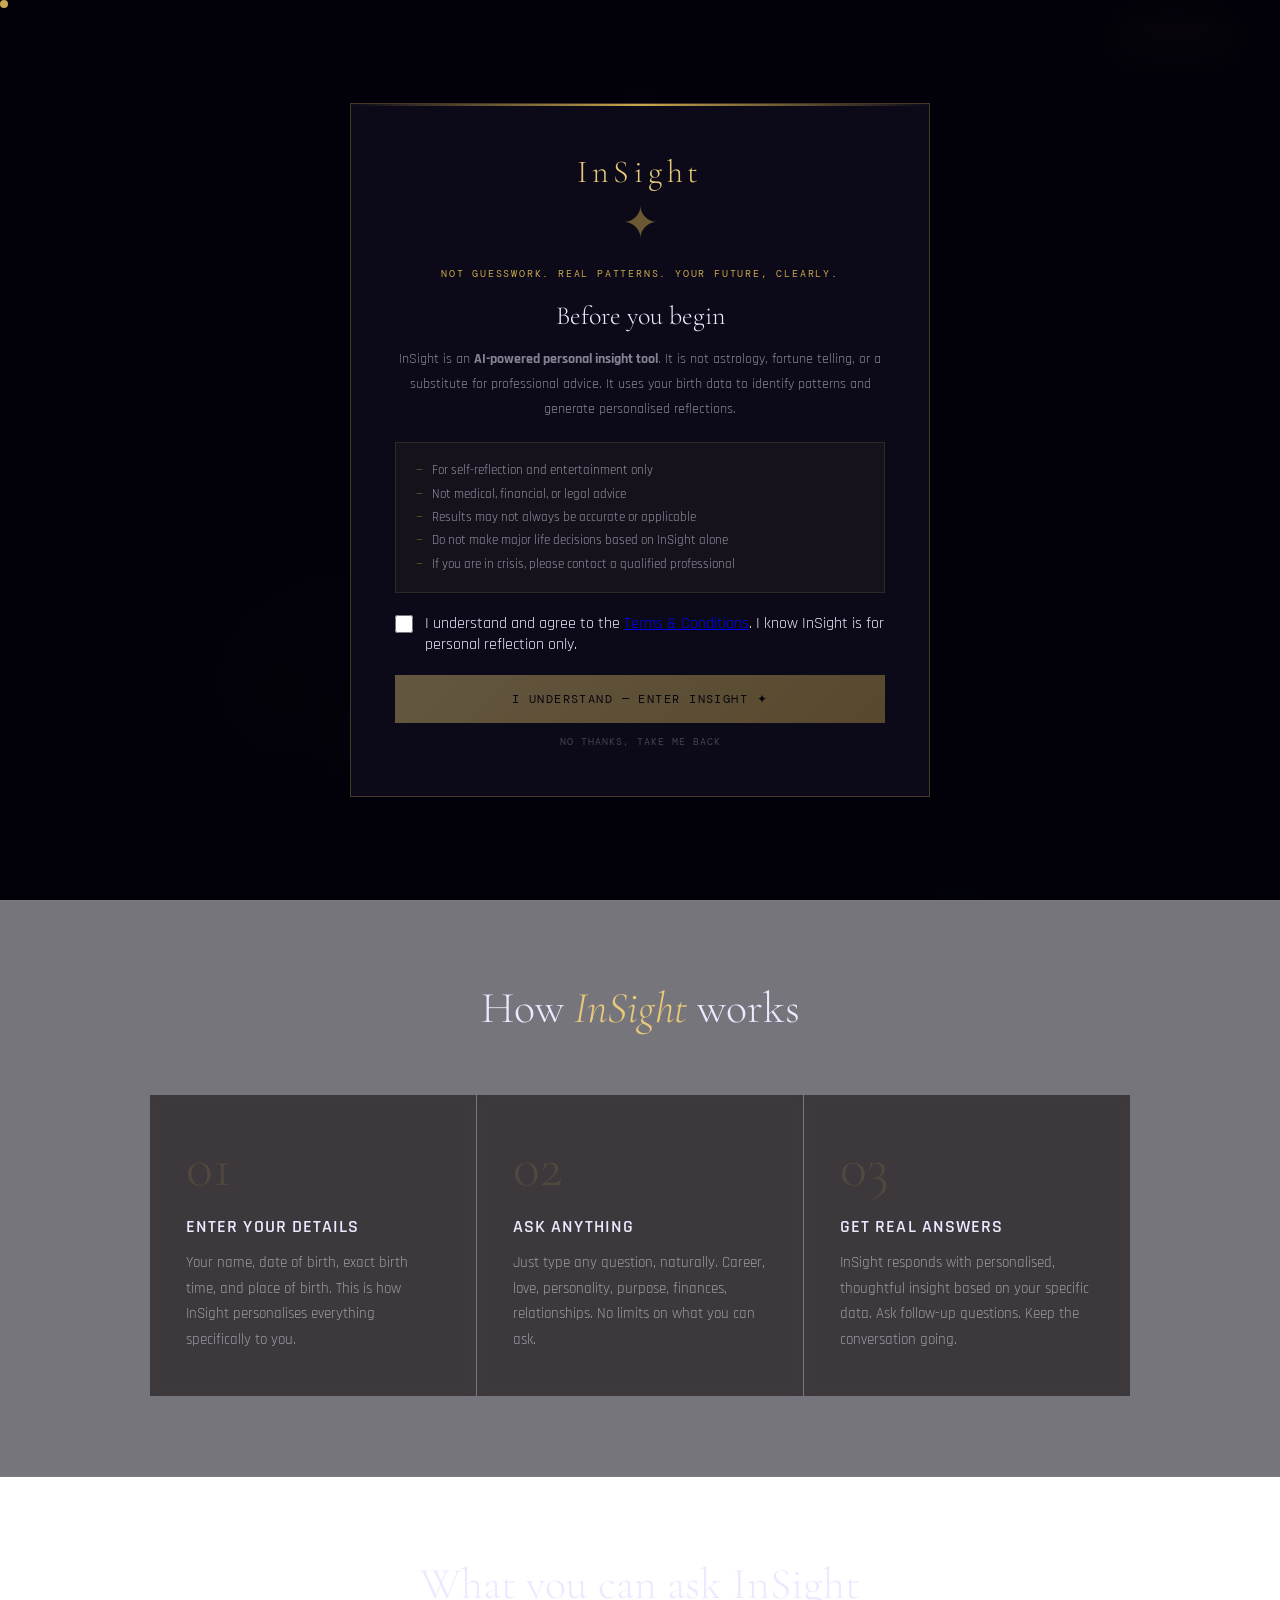
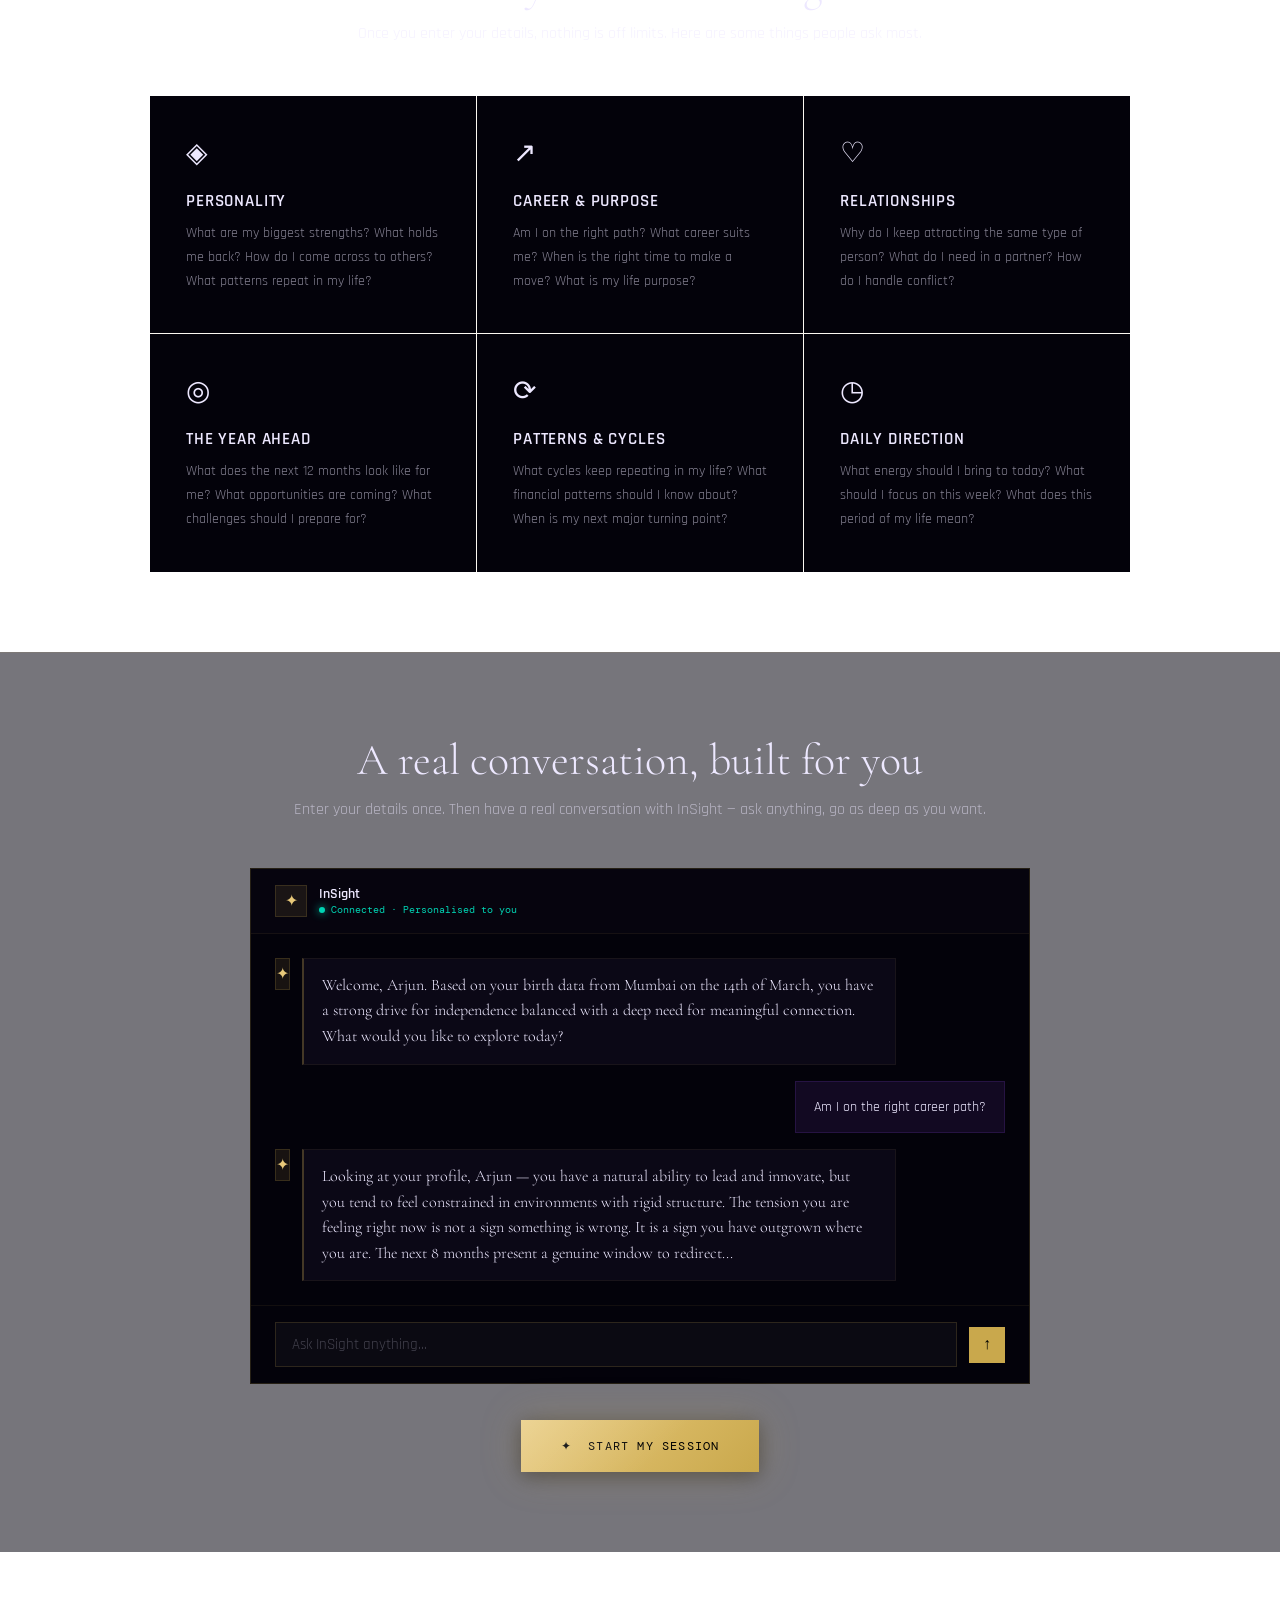
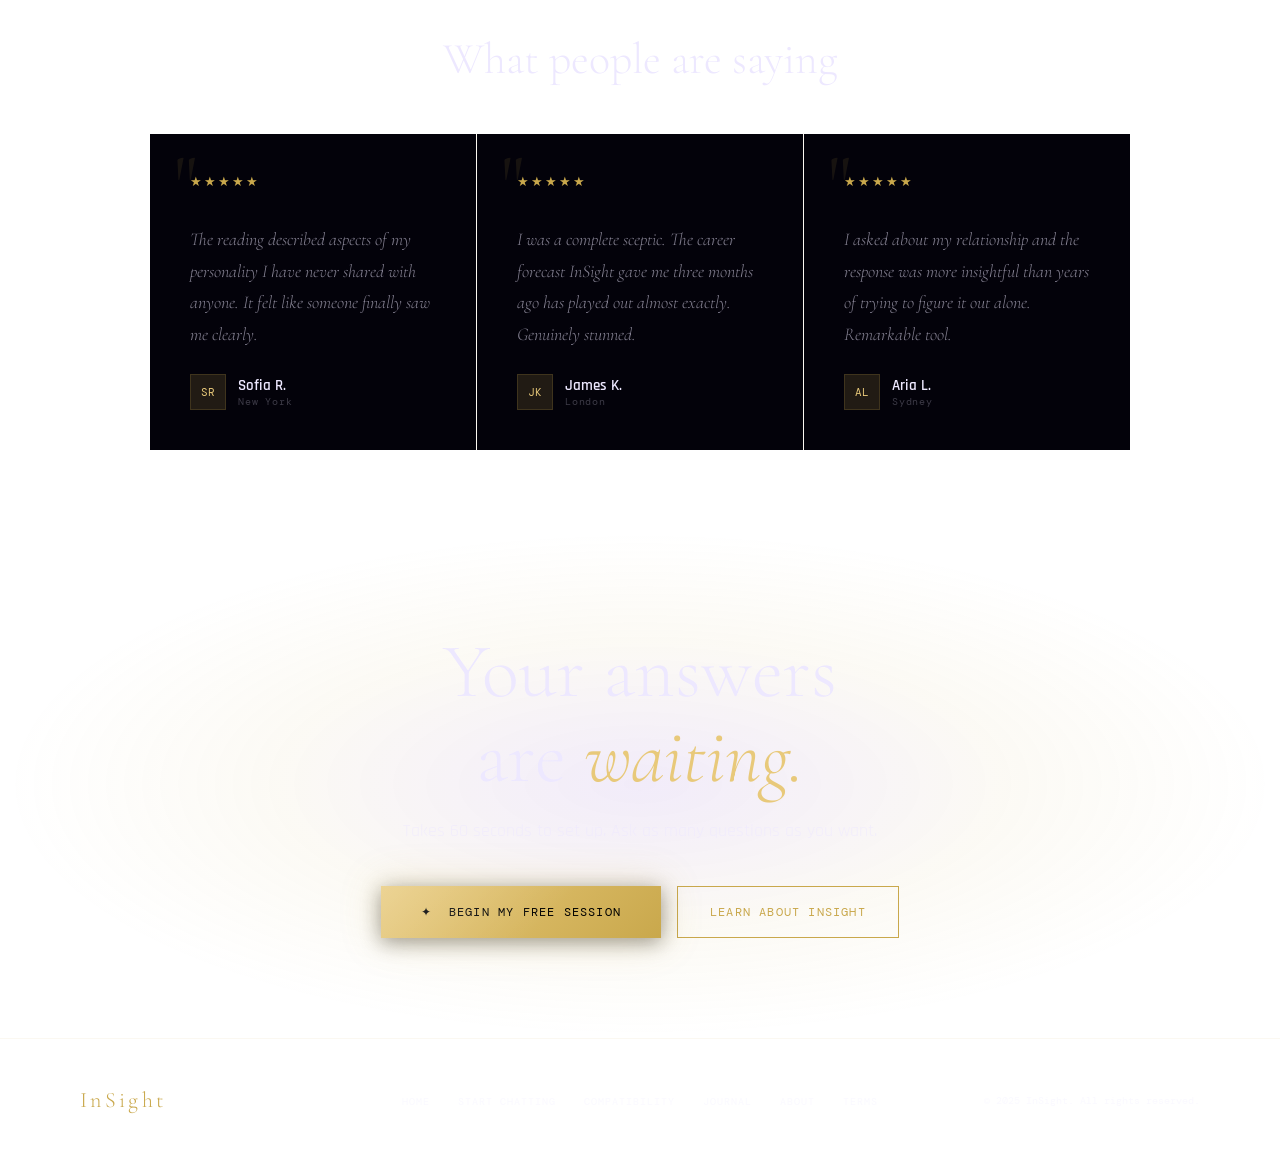
==== commit 41316c59: "Update index.html" ====
--- a/index.html
+++ b/index.html
@@ -7,14 +7,193 @@
 <link rel="stylesheet" href="style.css" />
 <style>
 
+/* ══════════ PORTAL INTRO ══════════ */
+.portal-intro {
+  position: fixed;
+  inset: 0;
+  z-index: 10000;
+  background: #03020a;
+  display: flex;
+  align-items: center;
+  justify-content: center;
+  overflow: hidden;
+  animation: portalFadeOut 0.9s 2.6s ease forwards;
+}
+.portal-intro.done { pointer-events: none; }
+
+@keyframes portalFadeOut {
+  to { opacity: 0; visibility: hidden; }
+}
+
+/* Animated perspective grid floor */
+.portal-grid {
+  position: absolute;
+  inset: 0;
+  background-image:
+    linear-gradient(rgba(201,168,76,0.12) 1px, transparent 1px),
+    linear-gradient(90deg, rgba(201,168,76,0.12) 1px, transparent 1px);
+  background-size: 60px 60px;
+  transform: perspective(500px) rotateX(75deg) scale(2.2);
+  transform-origin: center center;
+  top: 55%;
+  height: 100%;
+  opacity: 0;
+  animation: gridFadeIn 1.5s 0.2s ease forwards, gridDrift 6s linear infinite;
+}
+@keyframes gridFadeIn {
+  to { opacity: 0.5; }
+}
+@keyframes gridDrift {
+  from { background-position: 0 0; }
+  to { background-position: 0 60px; }
+}
+
+/* Central radial glow */
+.portal-glow {
+  position: absolute;
+  width: 100vw; height: 100vh;
+  background: radial-gradient(circle at center, rgba(201,168,76,0.18) 0%, rgba(120,60,200,0.10) 35%, transparent 70%);
+  animation: portalGlowPulse 2.6s ease-in-out infinite;
+}
+@keyframes portalGlowPulse {
+  0%, 100% { opacity: 0.6; transform: scale(0.9); }
+  50% { opacity: 1; transform: scale(1.1); }
+}
+
+/* Expanding ring loader */
+.portal-ring-loader {
+  position: absolute;
+  width: 140px; height: 140px;
+  border: 1px solid rgba(201,168,76,0.3);
+  border-radius: 50%;
+  animation: portalRingExpand 2.6s ease-out forwards;
+}
+.portal-ring-loader::before, .portal-ring-loader::after {
+  content: '';
+  position: absolute;
+  inset: 0;
+  border-radius: 50%;
+  border: 1px solid rgba(0,212,180,0.2);
+  animation: portalRingExpand 2.6s 0.3s ease-out forwards;
+}
+.portal-ring-loader::after {
+  border-color: rgba(180,160,255,0.18);
+  animation-delay: 0.6s;
+}
+@keyframes portalRingExpand {
+  0% { transform: scale(0.3); opacity: 1; border-width: 2px; }
+  100% { transform: scale(14); opacity: 0; border-width: 0.5px; }
+}
+
+/* Content: logo mark + text */
+.portal-content {
+  position: relative;
+  z-index: 2;
+  display: flex;
+  flex-direction: column;
+  align-items: center;
+  gap: 24px;
+}
+
+.portal-mark {
+  width: 60px; height: 60px;
+  display: flex; align-items: center; justify-content: center;
+  animation: portalMarkIn 0.9s ease both;
+}
+.portal-mark-diamond {
+  width: 44px; height: 44px;
+  border: 1px solid var(--gold);
+  transform: rotate(45deg);
+  position: relative;
+  animation: portalMarkSpin 2.6s ease forwards;
+  box-shadow: 0 0 30px rgba(201,168,76,0.4);
+}
+.portal-mark-diamond::after {
+  content: '✦';
+  position: absolute;
+  top: 50%; left: 50%;
+  transform: translate(-50%, -50%) rotate(-45deg);
+  font-size: 16px;
+  color: var(--gold2);
+  font-family: 'Cormorant Garamond', serif;
+}
+@keyframes portalMarkIn {
+  from { opacity: 0; transform: scale(0.5) rotate(-30deg); }
+  to { opacity: 1; transform: scale(1) rotate(0deg); }
+}
+@keyframes portalMarkSpin {
+  0% { transform: rotate(45deg) scale(1); }
+  60% { transform: rotate(225deg) scale(1.15); box-shadow: 0 0 50px rgba(201,168,76,0.7); }
+  100% { transform: rotate(405deg) scale(1); box-shadow: 0 0 30px rgba(201,168,76,0.4); }
+}
+
+.portal-text {
+  font-family: 'Cormorant Garamond', serif;
+  font-size: 42px;
+  font-weight: 300;
+  letter-spacing: 0.3em;
+  color: var(--gold2);
+  display: flex;
+}
+.portal-letter {
+  opacity: 0;
+  display: inline-block;
+  animation: portalLetterIn 0.5s ease forwards;
+  text-shadow: 0 0 20px rgba(201,168,76,0.4);
+}
+.portal-letter:nth-child(1) { animation-delay: 0.5s; }
+.portal-letter:nth-child(2) { animation-delay: 0.58s; }
+.portal-letter:nth-child(3) { animation-delay: 0.66s; }
+.portal-letter:nth-child(4) { animation-delay: 0.74s; }
+.portal-letter:nth-child(5) { animation-delay: 0.82s; }
+.portal-letter:nth-child(6) { animation-delay: 0.90s; }
+.portal-letter:nth-child(7) { animation-delay: 0.98s; }
+@keyframes portalLetterIn {
+  from { opacity: 0; transform: translateY(16px) scale(0.8); filter: blur(4px); }
+  to { opacity: 1; transform: translateY(0) scale(1); filter: blur(0); }
+}
+
+.portal-tagline {
+  font-family: 'DM Mono', monospace;
+  font-size: 11px;
+  letter-spacing: 0.25em;
+  text-transform: uppercase;
+  color: var(--text3);
+  opacity: 0;
+  animation: portalTaglineIn 0.8s 1.3s ease forwards;
+}
+@keyframes portalTaglineIn {
+  from { opacity: 0; letter-spacing: 0.6em; }
+  to { opacity: 1; letter-spacing: 0.25em; }
+}
+
+/* Final radial wipe revealing the page */
+.portal-wipe {
+  position: absolute;
+  inset: 0;
+  background: #03020a;
+  clip-path: circle(0% at 50% 50%);
+  animation: portalWipeOut 1s 1.9s cubic-bezier(0.7,0,0.3,1) forwards;
+  z-index: 3;
+}
+@keyframes portalWipeOut {
+  from { clip-path: circle(0% at 50% 50%); }
+  to { clip-path: circle(150% at 50% 50%); }
+}
+
+body.portal-active { overflow: hidden; height: 100vh; }
+
 /* ── DISCLAIMER ── */
 .disclaimer-overlay {
   position: fixed; inset: 0; z-index: 9999;
   background: rgba(3,2,10,0.97);
   backdrop-filter: blur(20px);
   display: flex; align-items: center; justify-content: center; padding: 24px;
+  opacity: 0;
+  animation: disclaimerFadeIn 0.6s 3.4s ease forwards;
 }
 .disclaimer-overlay.hidden { display: none; }
+@keyframes disclaimerFadeIn { to { opacity: 1; } }
 .disclaimer-box {
   max-width: 580px; width: 100%;
   background: rgba(13,11,26,0.98);
@@ -310,6 +489,23 @@
 </head>
 <body>
 
+<!-- PORTAL INTRO -->
+<div class="portal-intro" id="portalIntro">
+  <div class="portal-grid"></div>
+  <div class="portal-glow"></div>
+  <div class="portal-ring-loader"></div>
+  <div class="portal-content">
+    <div class="portal-mark">
+      <div class="portal-mark-diamond"></div>
+    </div>
+    <div class="portal-text">
+      <span class="portal-letter">I</span><span class="portal-letter">n</span><span class="portal-letter">S</span><span class="portal-letter">i</span><span class="portal-letter">g</span><span class="portal-letter">h</span><span class="portal-letter">t</span>
+    </div>
+    <div class="portal-tagline">Entering the future</div>
+  </div>
+  <div class="portal-wipe"></div>
+</div>
+
 <!-- DISCLAIMER -->
 <div class="disclaimer-overlay" id="disclaimerOverlay">
   <div class="disclaimer-box">
@@ -340,6 +536,7 @@
 <div class="cursor-ring"></div>
 <canvas id="starfield"></canvas>
 
+
 <nav>
   <a href="index.html" class="nav-logo">
     <div class="nav-logo-mark"></div>
@@ -548,6 +745,25 @@
 }
 if (sessionStorage.getItem('insight_accepted') === 'true') {
   document.getElementById('disclaimerOverlay').style.display = 'none';
+}
+
+// Portal intro lifecycle
+const portalIntro = document.getElementById('portalIntro');
+const hasSeenPortal = sessionStorage.getItem('insight_portal_seen') === 'true';
+
+if (hasSeenPortal && portalIntro) {
+  // Skip intro on repeat visits within session
+  portalIntro.style.display = 'none';
+} else if (portalIntro) {
+  document.body.classList.add('portal-active');
+  sessionStorage.setItem('insight_portal_seen', 'true');
+  setTimeout(() => {
+    document.body.classList.remove('portal-active');
+    portalIntro.classList.add('done');
+  }, 3500);
+  setTimeout(() => {
+    portalIntro.remove();
+  }, 3600);
 }
 
 // Rising particles in hero
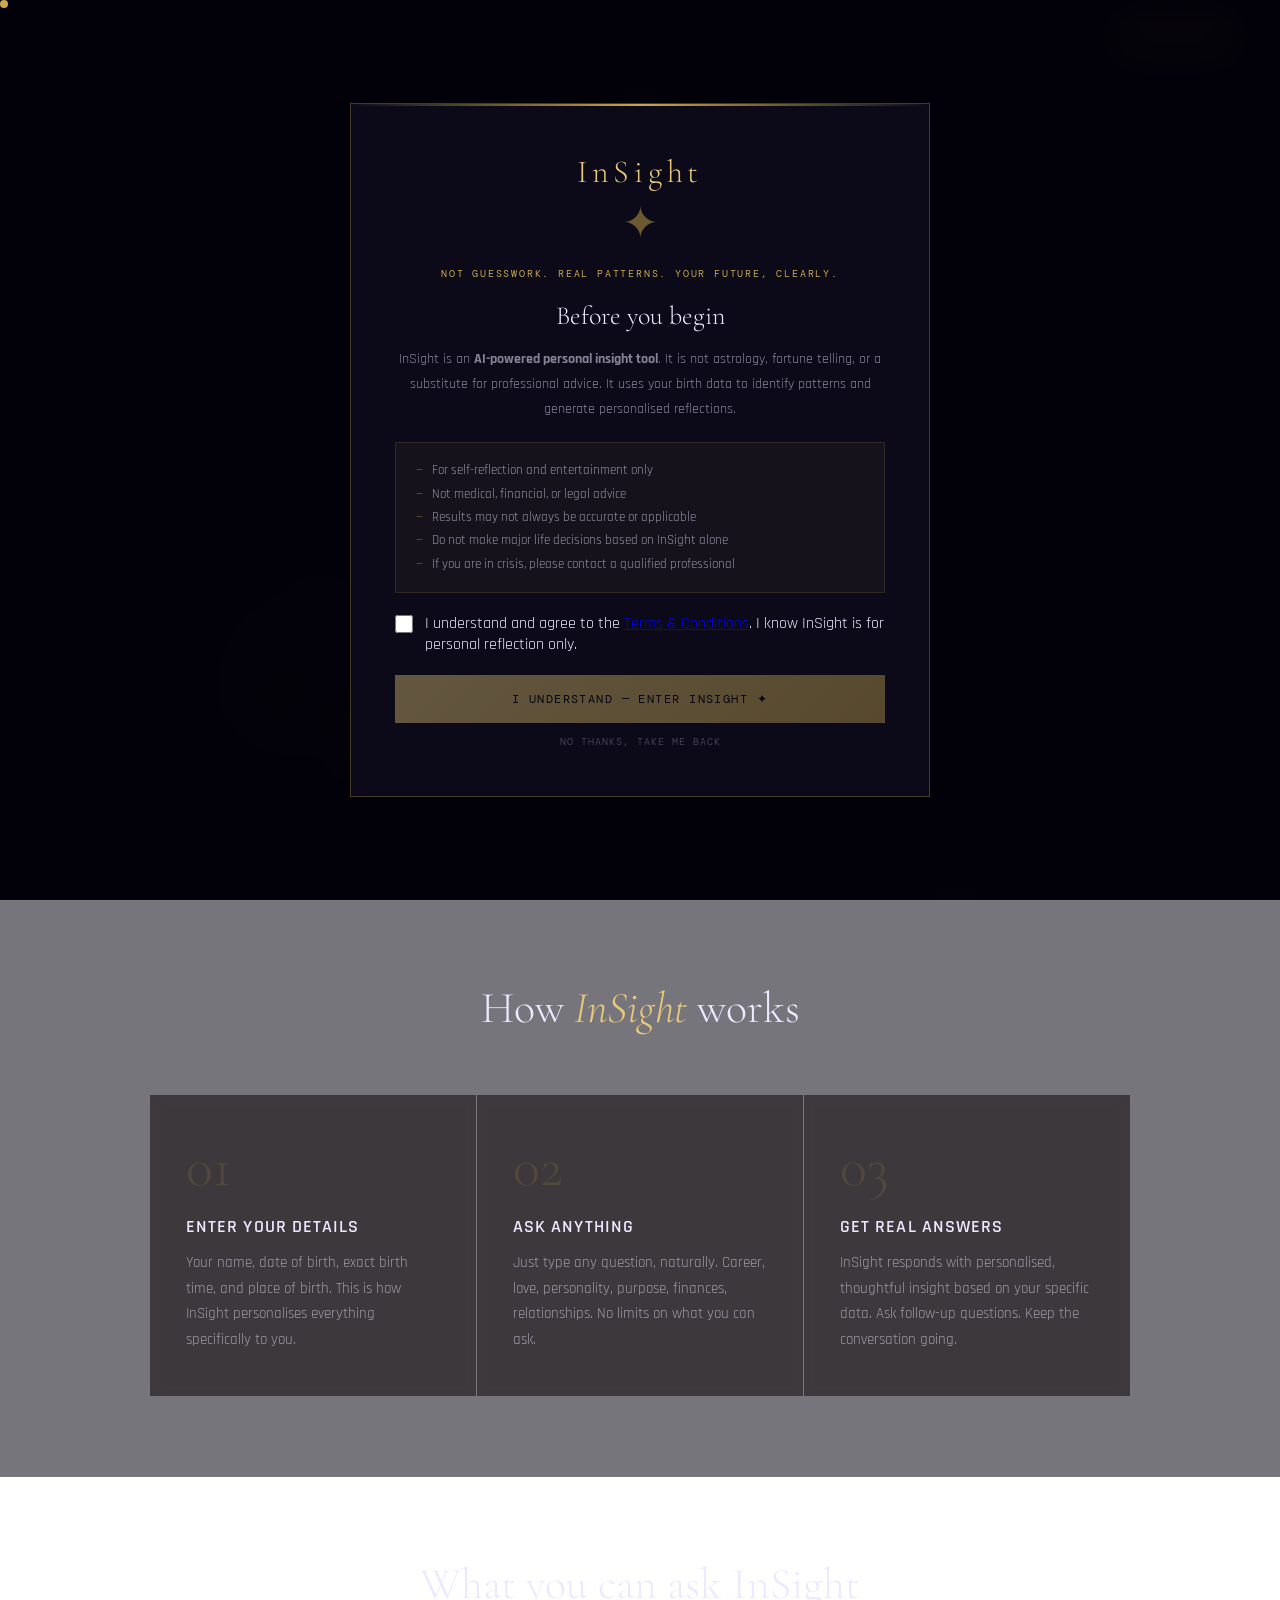
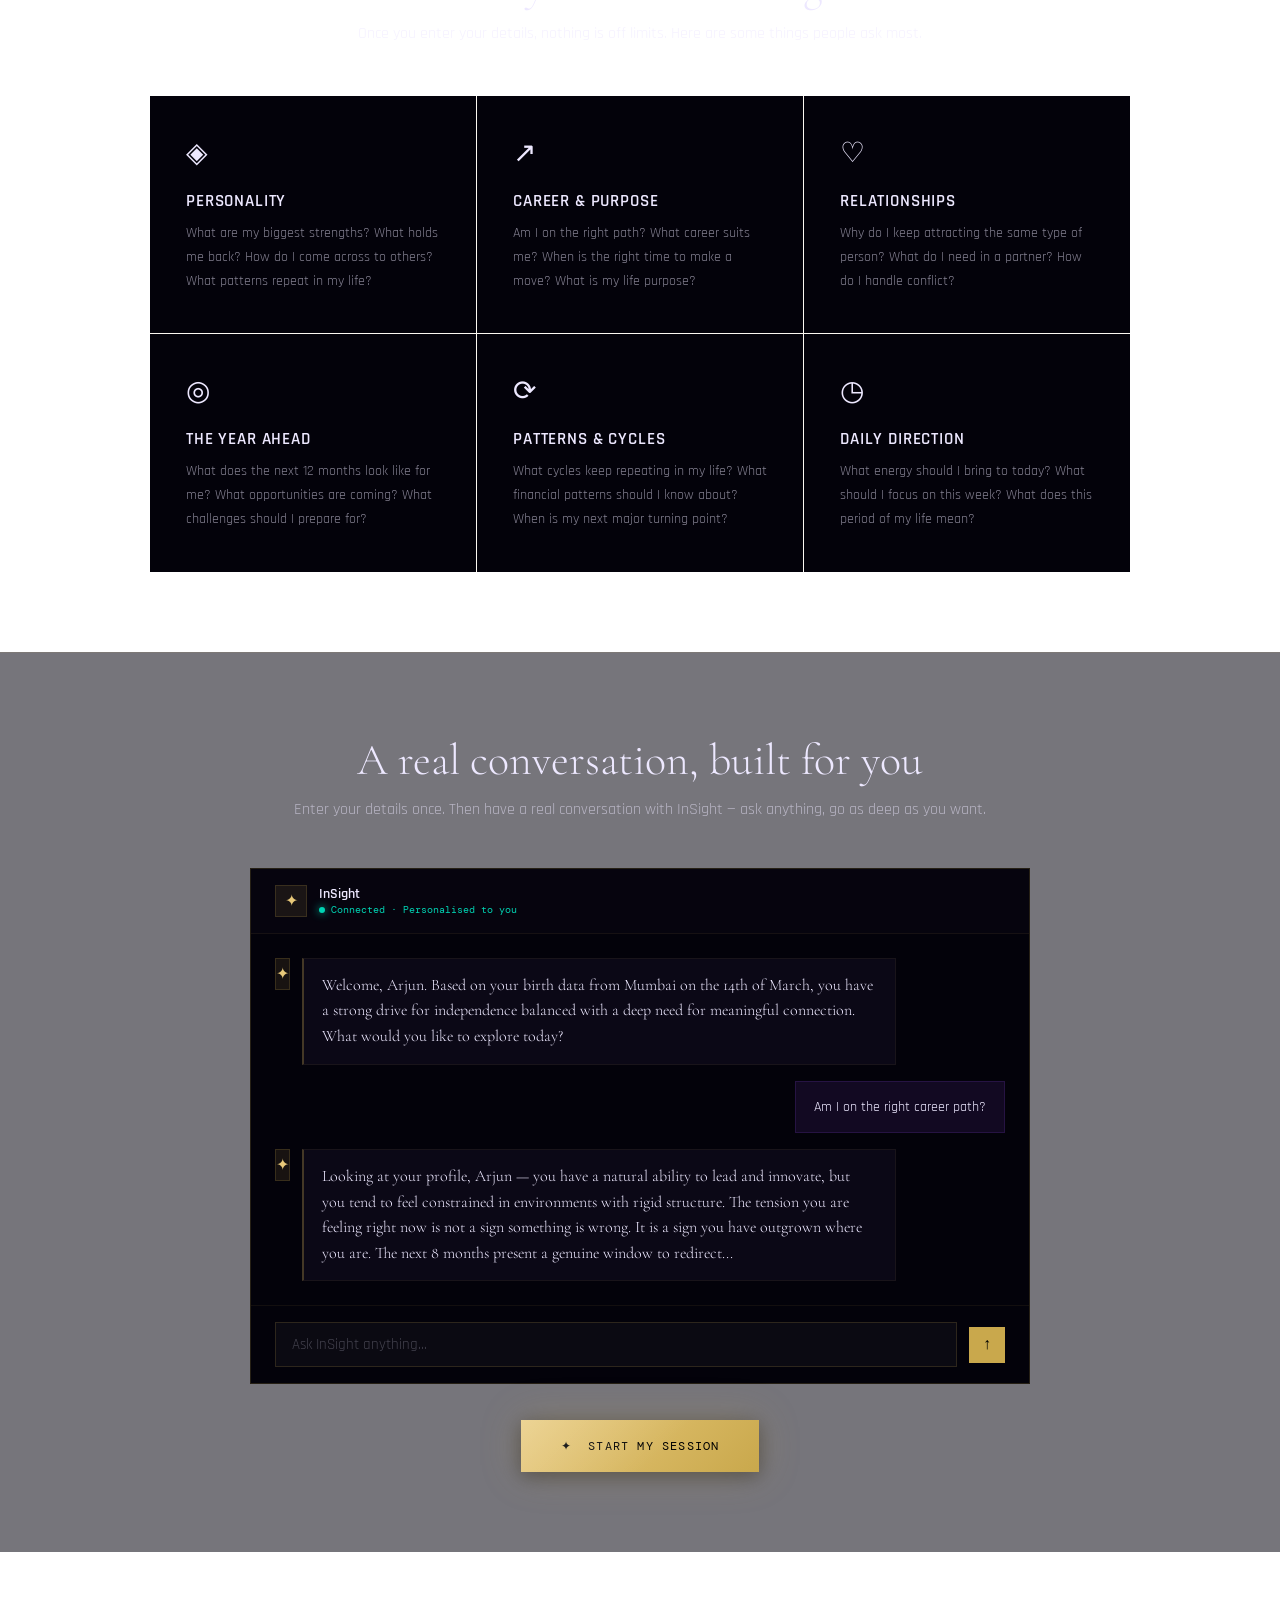
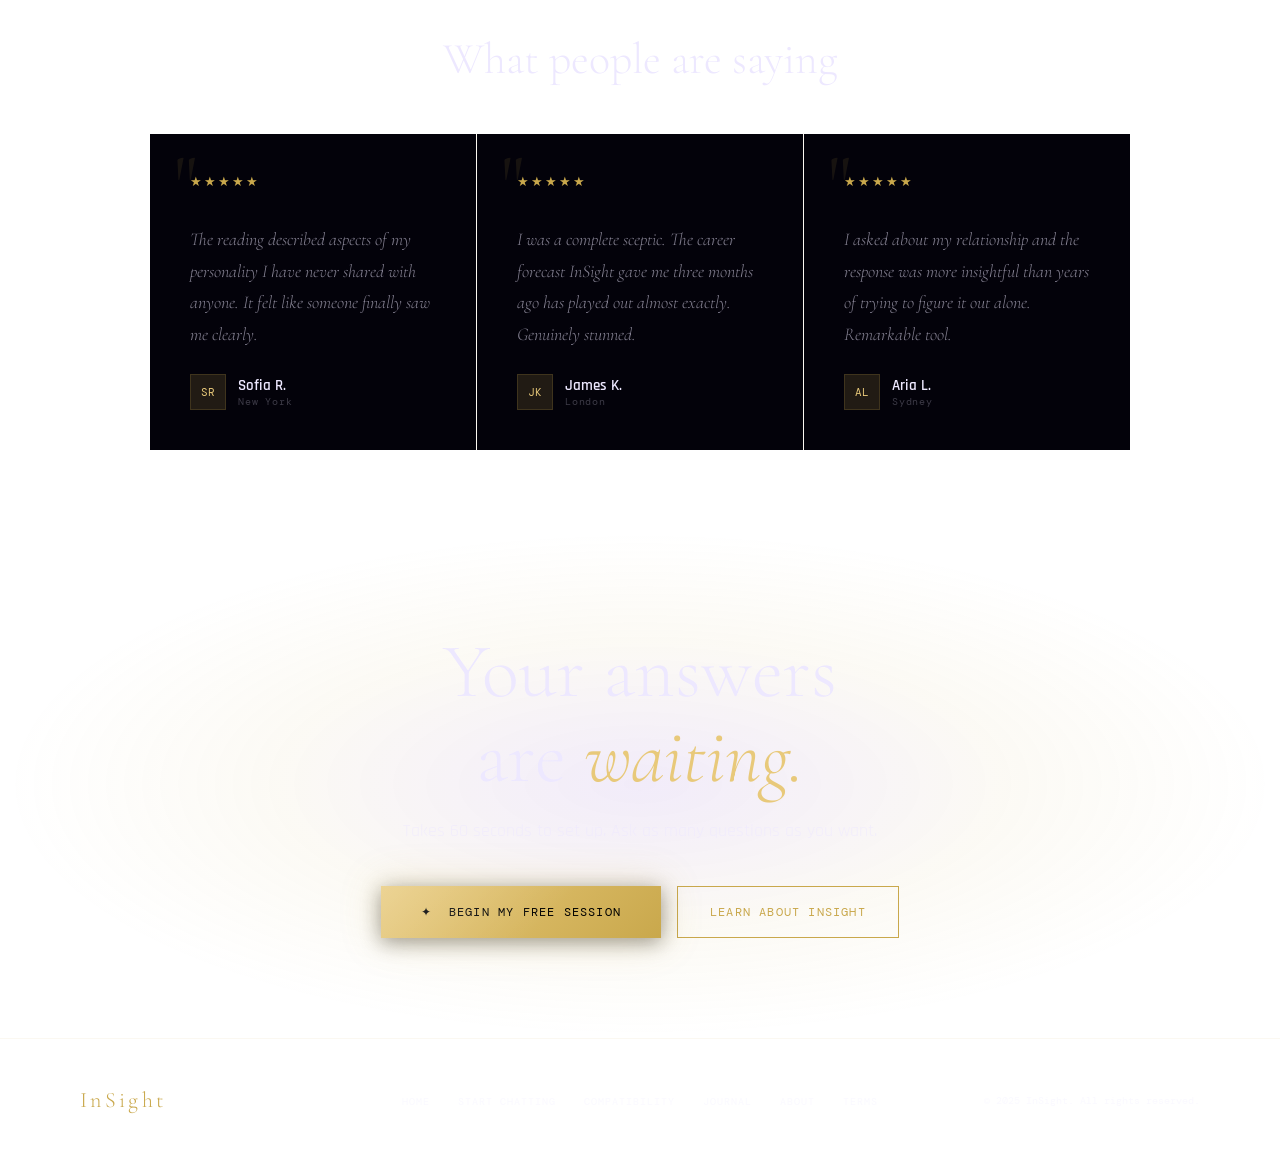
==== commit 69c260b3: "Update index.html" ====
--- a/index.html
+++ b/index.html
@@ -17,7 +17,7 @@
   align-items: center;
   justify-content: center;
   overflow: hidden;
-  animation: portalFadeOut 0.9s 2.6s ease forwards;
+  animation: portalFadeOut 0.6s 3.8s ease forwards;
 }
 .portal-intro.done { pointer-events: none; }
 
@@ -53,7 +53,7 @@
   position: absolute;
   width: 100vw; height: 100vh;
   background: radial-gradient(circle at center, rgba(201,168,76,0.18) 0%, rgba(120,60,200,0.10) 35%, transparent 70%);
-  animation: portalGlowPulse 2.6s ease-in-out infinite;
+  animation: portalGlowPulse 1.8s ease-in-out infinite;
 }
 @keyframes portalGlowPulse {
   0%, 100% { opacity: 0.6; transform: scale(0.9); }
@@ -66,7 +66,7 @@
   width: 140px; height: 140px;
   border: 1px solid rgba(201,168,76,0.3);
   border-radius: 50%;
-  animation: portalRingExpand 2.6s ease-out forwards;
+  animation: portalRingExpand 1.8s ease-out forwards;
 }
 .portal-ring-loader::before, .portal-ring-loader::after {
   content: '';
@@ -74,7 +74,7 @@
   inset: 0;
   border-radius: 50%;
   border: 1px solid rgba(0,212,180,0.2);
-  animation: portalRingExpand 2.6s 0.3s ease-out forwards;
+  animation: portalRingExpand 1.8s 0.2s ease-out forwards;
 }
 .portal-ring-loader::after {
   border-color: rgba(180,160,255,0.18);
@@ -87,7 +87,7 @@
 
 /* Content: logo mark + text */
 .portal-content {
-  position: relative;
+  position: absolute;
   z-index: 2;
   display: flex;
   flex-direction: column;
@@ -95,6 +95,47 @@
   gap: 24px;
 }
 
+.portal-slide-1 {
+  opacity: 1;
+  animation: portalSlide1Out 0.5s 1.6s ease forwards;
+}
+@keyframes portalSlide1Out {
+  to { opacity: 0; transform: translateY(-20px) scale(0.96); filter: blur(6px); }
+}
+
+.portal-slide-2 {
+  opacity: 0;
+  animation: portalSlide2In 0.7s 1.85s ease forwards;
+}
+@keyframes portalSlide2In {
+  from { opacity: 0; transform: translateY(20px) scale(0.96); filter: blur(6px); }
+  to { opacity: 1; transform: translateY(0) scale(1); filter: blur(0); }
+}
+
+.portal-slide2-text {
+  font-family: 'Cormorant Garamond', serif;
+  font-style: italic;
+  font-size: 32px;
+  font-weight: 300;
+  color: var(--text);
+  text-align: center;
+  line-height: 1.5;
+  text-shadow: 0 0 30px rgba(201,168,76,0.2);
+}
+.portal-dots span {
+  display: inline-block;
+  opacity: 0;
+  animation: portalDotBlink 1.2s infinite;
+  color: var(--gold2);
+}
+.portal-dots span:nth-child(1) { animation-delay: 0s; }
+.portal-dots span:nth-child(2) { animation-delay: 0.2s; }
+.portal-dots span:nth-child(3) { animation-delay: 0.4s; }
+@keyframes portalDotBlink {
+  0%, 100% { opacity: 0; }
+  50% { opacity: 1; }
+}
+
 .portal-mark {
   width: 60px; height: 60px;
   display: flex; align-items: center; justify-content: center;
@@ -105,7 +146,7 @@
   border: 1px solid var(--gold);
   transform: rotate(45deg);
   position: relative;
-  animation: portalMarkSpin 2.6s ease forwards;
+  animation: portalMarkSpin 1.6s ease forwards;
   box-shadow: 0 0 30px rgba(201,168,76,0.4);
 }
 .portal-mark-diamond::after {
@@ -173,7 +214,7 @@
   inset: 0;
   background: #03020a;
   clip-path: circle(0% at 50% 50%);
-  animation: portalWipeOut 1s 1.9s cubic-bezier(0.7,0,0.3,1) forwards;
+  animation: portalWipeOut 0.7s 3.2s cubic-bezier(0.7,0,0.3,1) forwards;
   z-index: 3;
 }
 @keyframes portalWipeOut {
@@ -190,7 +231,7 @@
   backdrop-filter: blur(20px);
   display: flex; align-items: center; justify-content: center; padding: 24px;
   opacity: 0;
-  animation: disclaimerFadeIn 0.6s 3.4s ease forwards;
+  animation: disclaimerFadeIn 0.6s 4.0s ease forwards;
 }
 .disclaimer-overlay.hidden { display: none; }
 @keyframes disclaimerFadeIn { to { opacity: 1; } }
@@ -494,7 +535,7 @@
   <div class="portal-grid"></div>
   <div class="portal-glow"></div>
   <div class="portal-ring-loader"></div>
-  <div class="portal-content">
+  <div class="portal-content portal-slide-1">
     <div class="portal-mark">
       <div class="portal-mark-diamond"></div>
     </div>
@@ -502,6 +543,9 @@
       <span class="portal-letter">I</span><span class="portal-letter">n</span><span class="portal-letter">S</span><span class="portal-letter">i</span><span class="portal-letter">g</span><span class="portal-letter">h</span><span class="portal-letter">t</span>
     </div>
     <div class="portal-tagline">Entering the future</div>
+  </div>
+  <div class="portal-content portal-slide-2">
+    <div class="portal-slide2-text">Let's see what your future<br>looks like<span class="portal-dots"><span>.</span><span>.</span><span>.</span></span></div>
   </div>
   <div class="portal-wipe"></div>
 </div>
@@ -760,10 +804,10 @@
   setTimeout(() => {
     document.body.classList.remove('portal-active');
     portalIntro.classList.add('done');
-  }, 3500);
+  }, 3300);
   setTimeout(() => {
     portalIntro.remove();
-  }, 3600);
+  }, 4400);
 }
 
 // Rising particles in hero
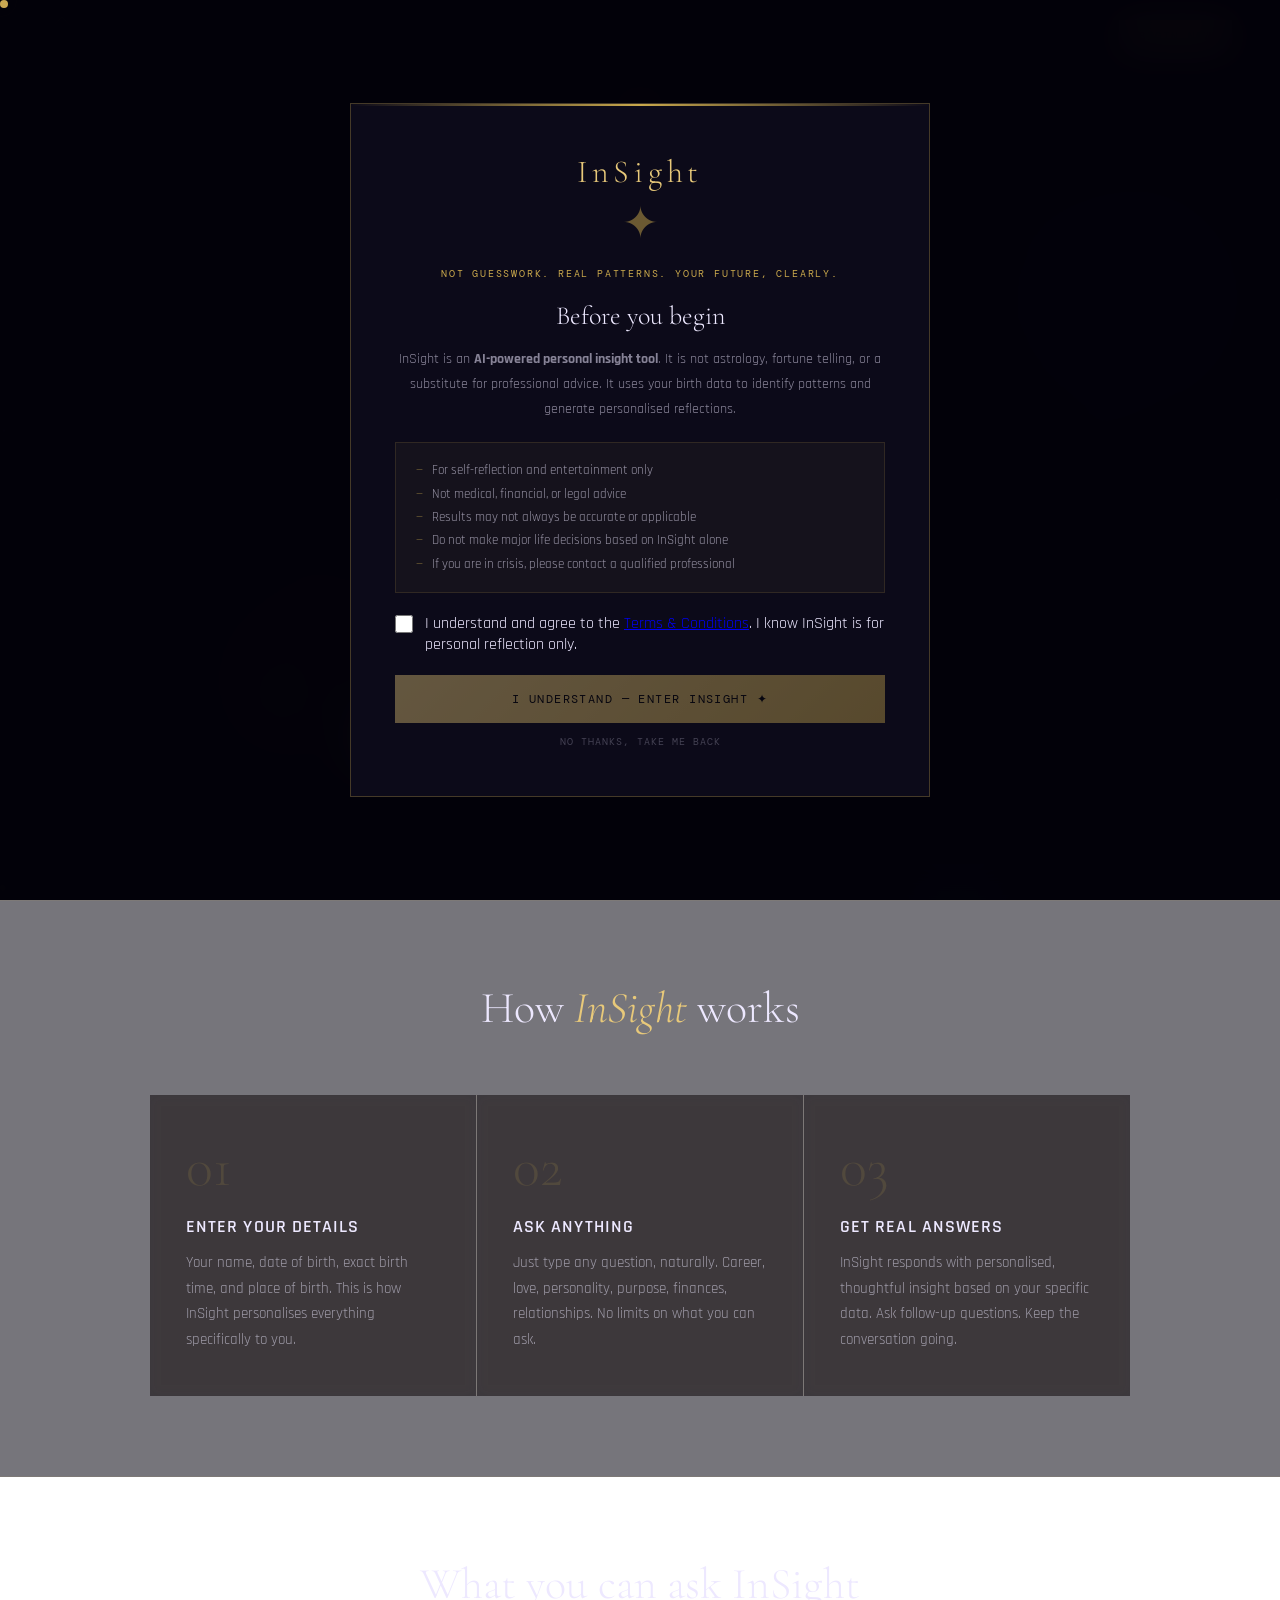
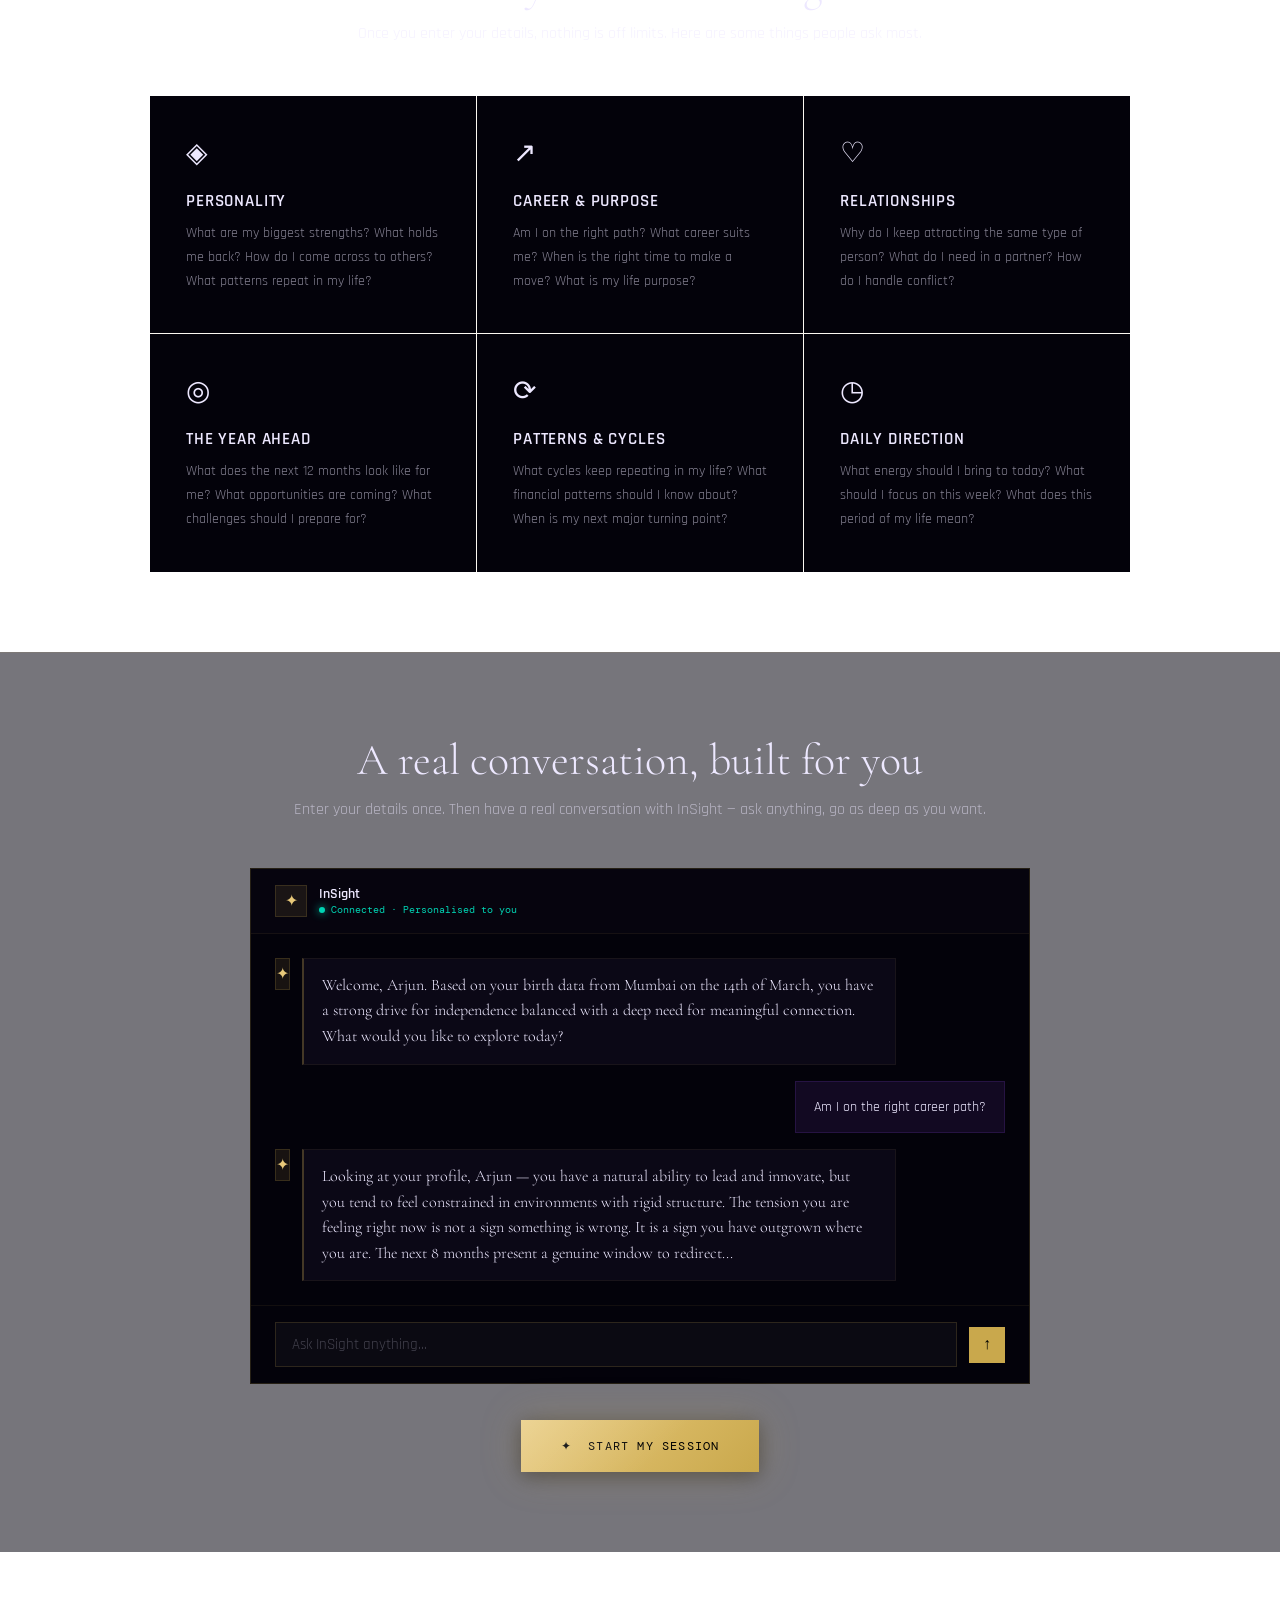
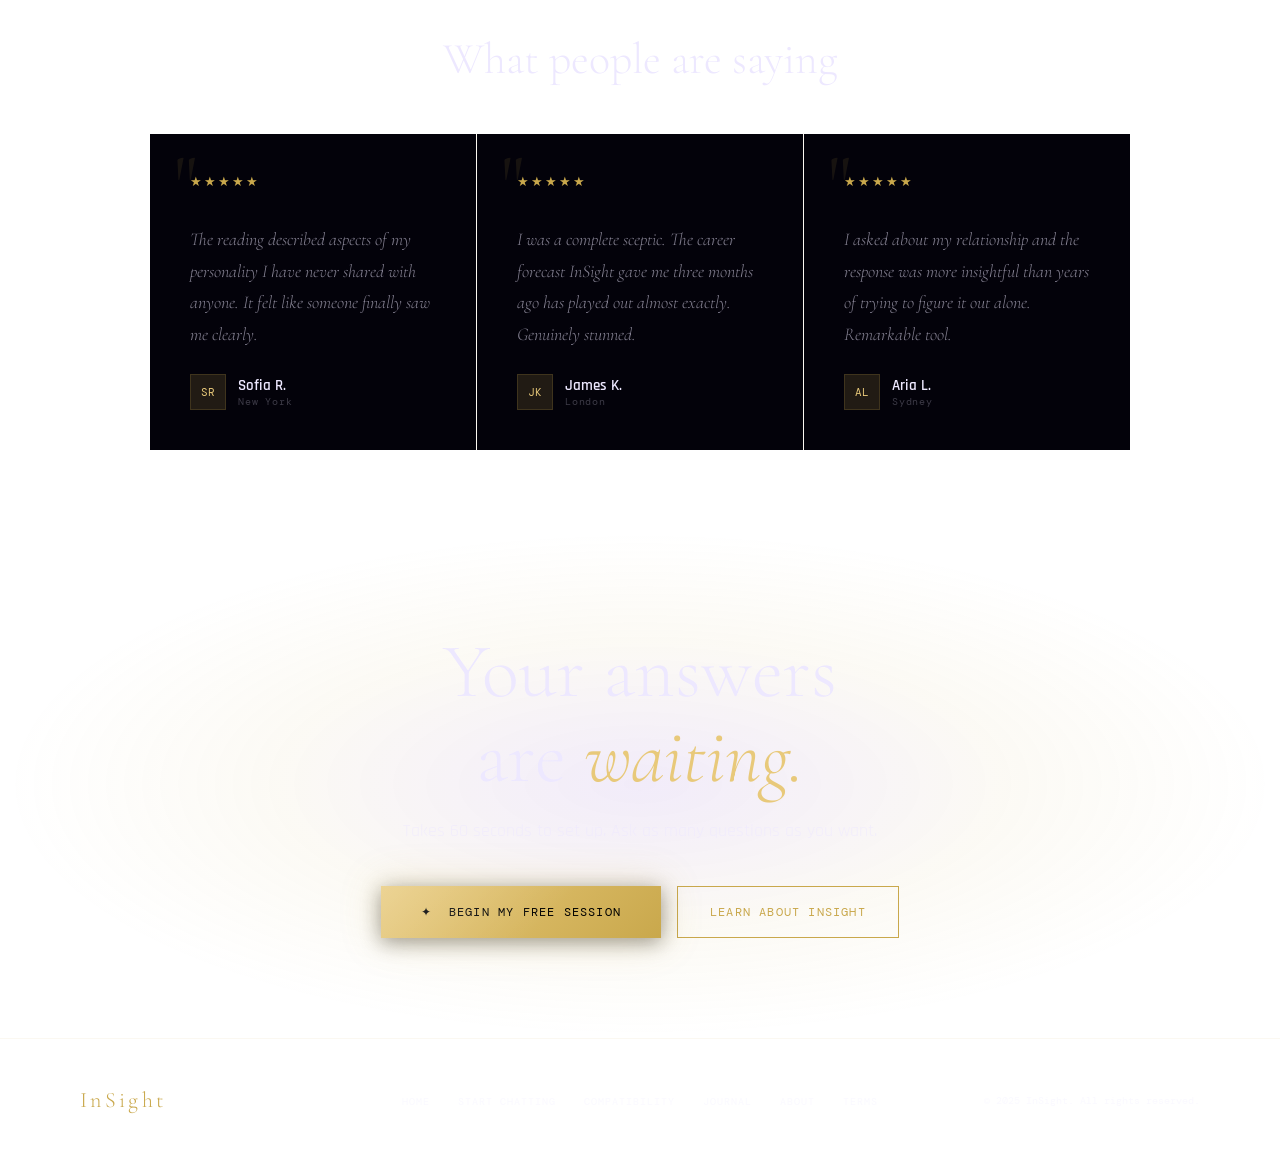
==== commit 236e4282: "Update index.html" ====
--- a/index.html
+++ b/index.html
@@ -17,7 +17,7 @@
   align-items: center;
   justify-content: center;
   overflow: hidden;
-  animation: portalFadeOut 0.6s 3.8s ease forwards;
+  animation: portalFadeOut 0.7s 5.9s ease forwards;
 }
 .portal-intro.done { pointer-events: none; }
 
@@ -53,7 +53,7 @@
   position: absolute;
   width: 100vw; height: 100vh;
   background: radial-gradient(circle at center, rgba(201,168,76,0.18) 0%, rgba(120,60,200,0.10) 35%, transparent 70%);
-  animation: portalGlowPulse 1.8s ease-in-out infinite;
+  animation: portalGlowPulse 3s ease-in-out infinite;
 }
 @keyframes portalGlowPulse {
   0%, 100% { opacity: 0.6; transform: scale(0.9); }
@@ -66,7 +66,7 @@
   width: 140px; height: 140px;
   border: 1px solid rgba(201,168,76,0.3);
   border-radius: 50%;
-  animation: portalRingExpand 1.8s ease-out forwards;
+  animation: portalRingExpand 5.2s ease-out forwards;
 }
 .portal-ring-loader::before, .portal-ring-loader::after {
   content: '';
@@ -74,11 +74,11 @@
   inset: 0;
   border-radius: 50%;
   border: 1px solid rgba(0,212,180,0.2);
-  animation: portalRingExpand 1.8s 0.2s ease-out forwards;
+  animation: portalRingExpand 5.2s 0.4s ease-out forwards;
 }
 .portal-ring-loader::after {
   border-color: rgba(180,160,255,0.18);
-  animation-delay: 0.6s;
+  animation-delay: 0.8s;
 }
 @keyframes portalRingExpand {
   0% { transform: scale(0.3); opacity: 1; border-width: 2px; }
@@ -97,7 +97,7 @@
 
 .portal-slide-1 {
   opacity: 1;
-  animation: portalSlide1Out 0.5s 1.6s ease forwards;
+  animation: portalSlide1Out 0.6s 2.0s ease forwards;
 }
 @keyframes portalSlide1Out {
   to { opacity: 0; transform: translateY(-20px) scale(0.96); filter: blur(6px); }
@@ -105,7 +105,7 @@
 
 .portal-slide-2 {
   opacity: 0;
-  animation: portalSlide2In 0.7s 1.85s ease forwards;
+  animation: portalSlide2In 0.8s 2.4s ease forwards;
 }
 @keyframes portalSlide2In {
   from { opacity: 0; transform: translateY(20px) scale(0.96); filter: blur(6px); }
@@ -214,7 +214,7 @@
   inset: 0;
   background: #03020a;
   clip-path: circle(0% at 50% 50%);
-  animation: portalWipeOut 0.7s 3.2s cubic-bezier(0.7,0,0.3,1) forwards;
+  animation: portalWipeOut 0.9s 5.2s cubic-bezier(0.7,0,0.3,1) forwards;
   z-index: 3;
 }
 @keyframes portalWipeOut {
@@ -231,7 +231,7 @@
   backdrop-filter: blur(20px);
   display: flex; align-items: center; justify-content: center; padding: 24px;
   opacity: 0;
-  animation: disclaimerFadeIn 0.6s 4.0s ease forwards;
+  animation: disclaimerFadeIn 0.6s 6.1s ease forwards;
 }
 .disclaimer-overlay.hidden { display: none; }
 @keyframes disclaimerFadeIn { to { opacity: 1; } }
@@ -804,10 +804,10 @@
   setTimeout(() => {
     document.body.classList.remove('portal-active');
     portalIntro.classList.add('done');
-  }, 3300);
+  }, 5000);
   setTimeout(() => {
     portalIntro.remove();
-  }, 4400);
+  }, 6100);
 }
 
 // Rising particles in hero
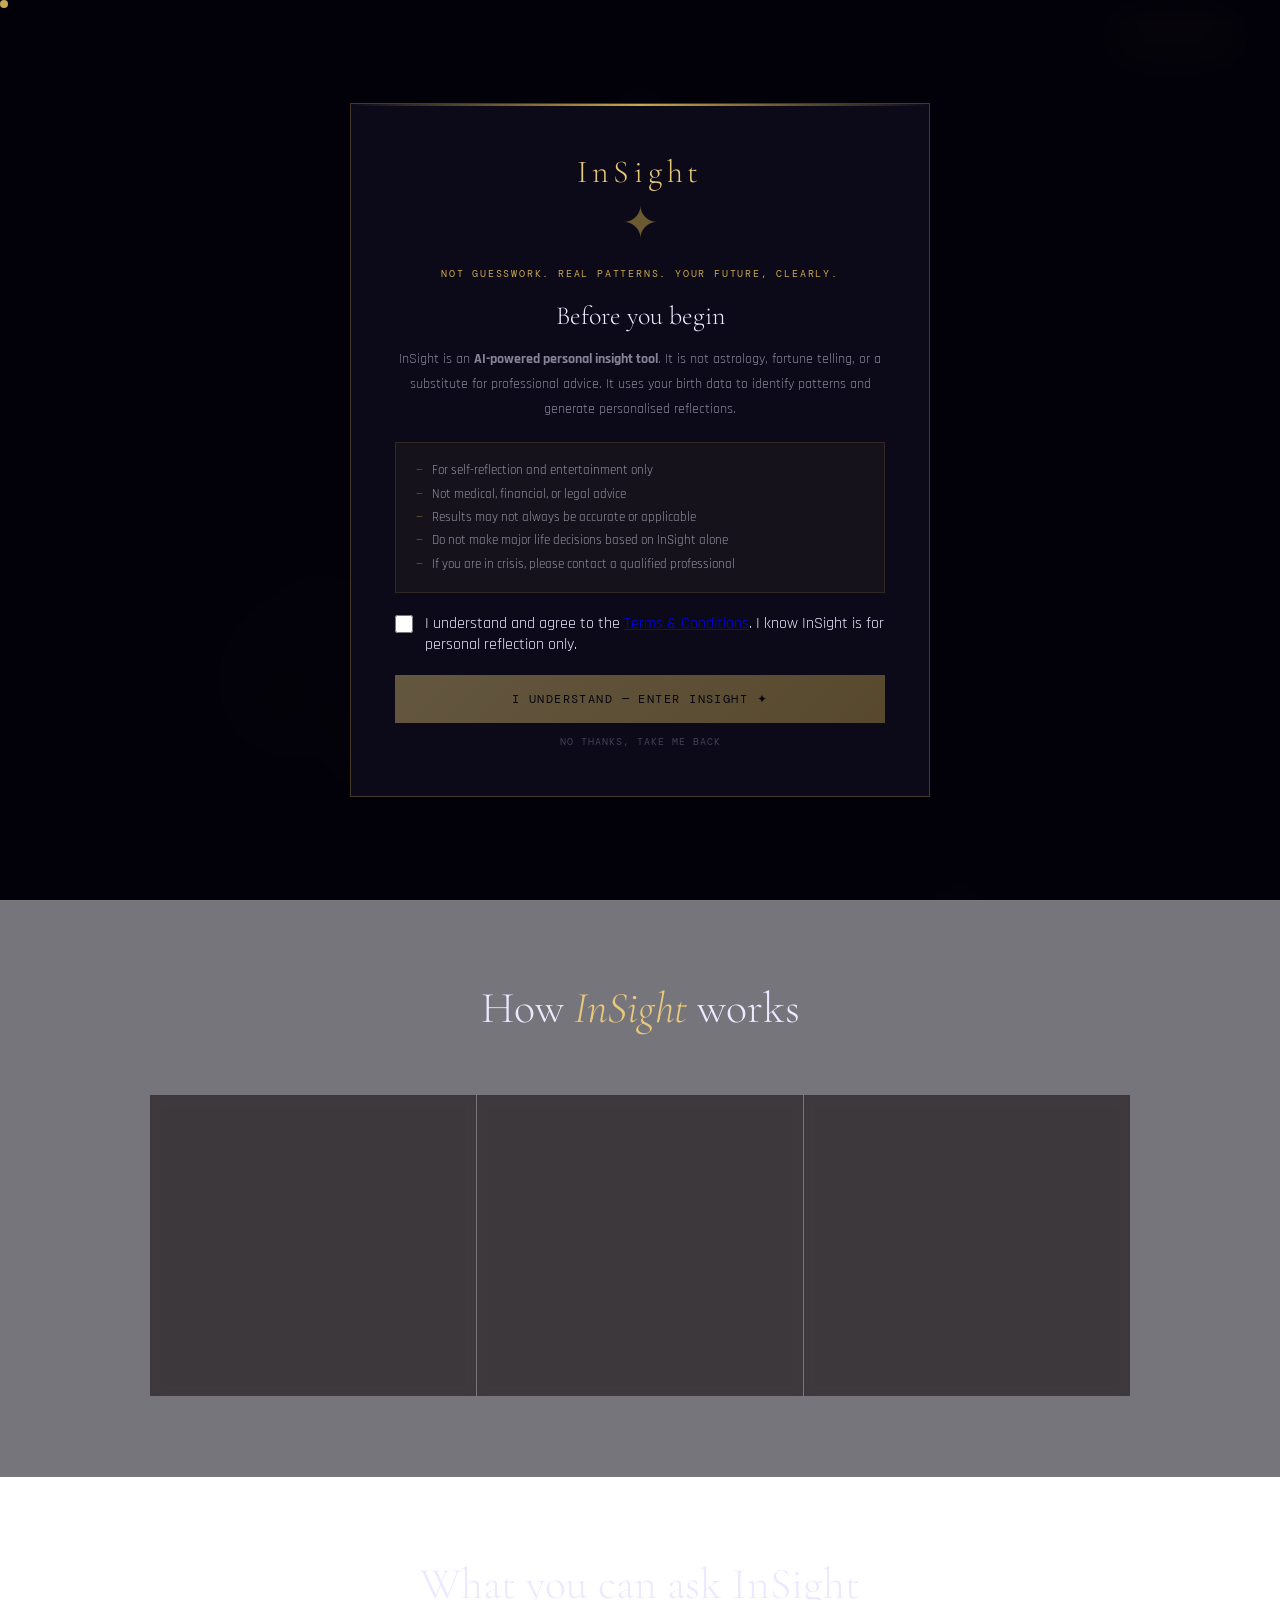
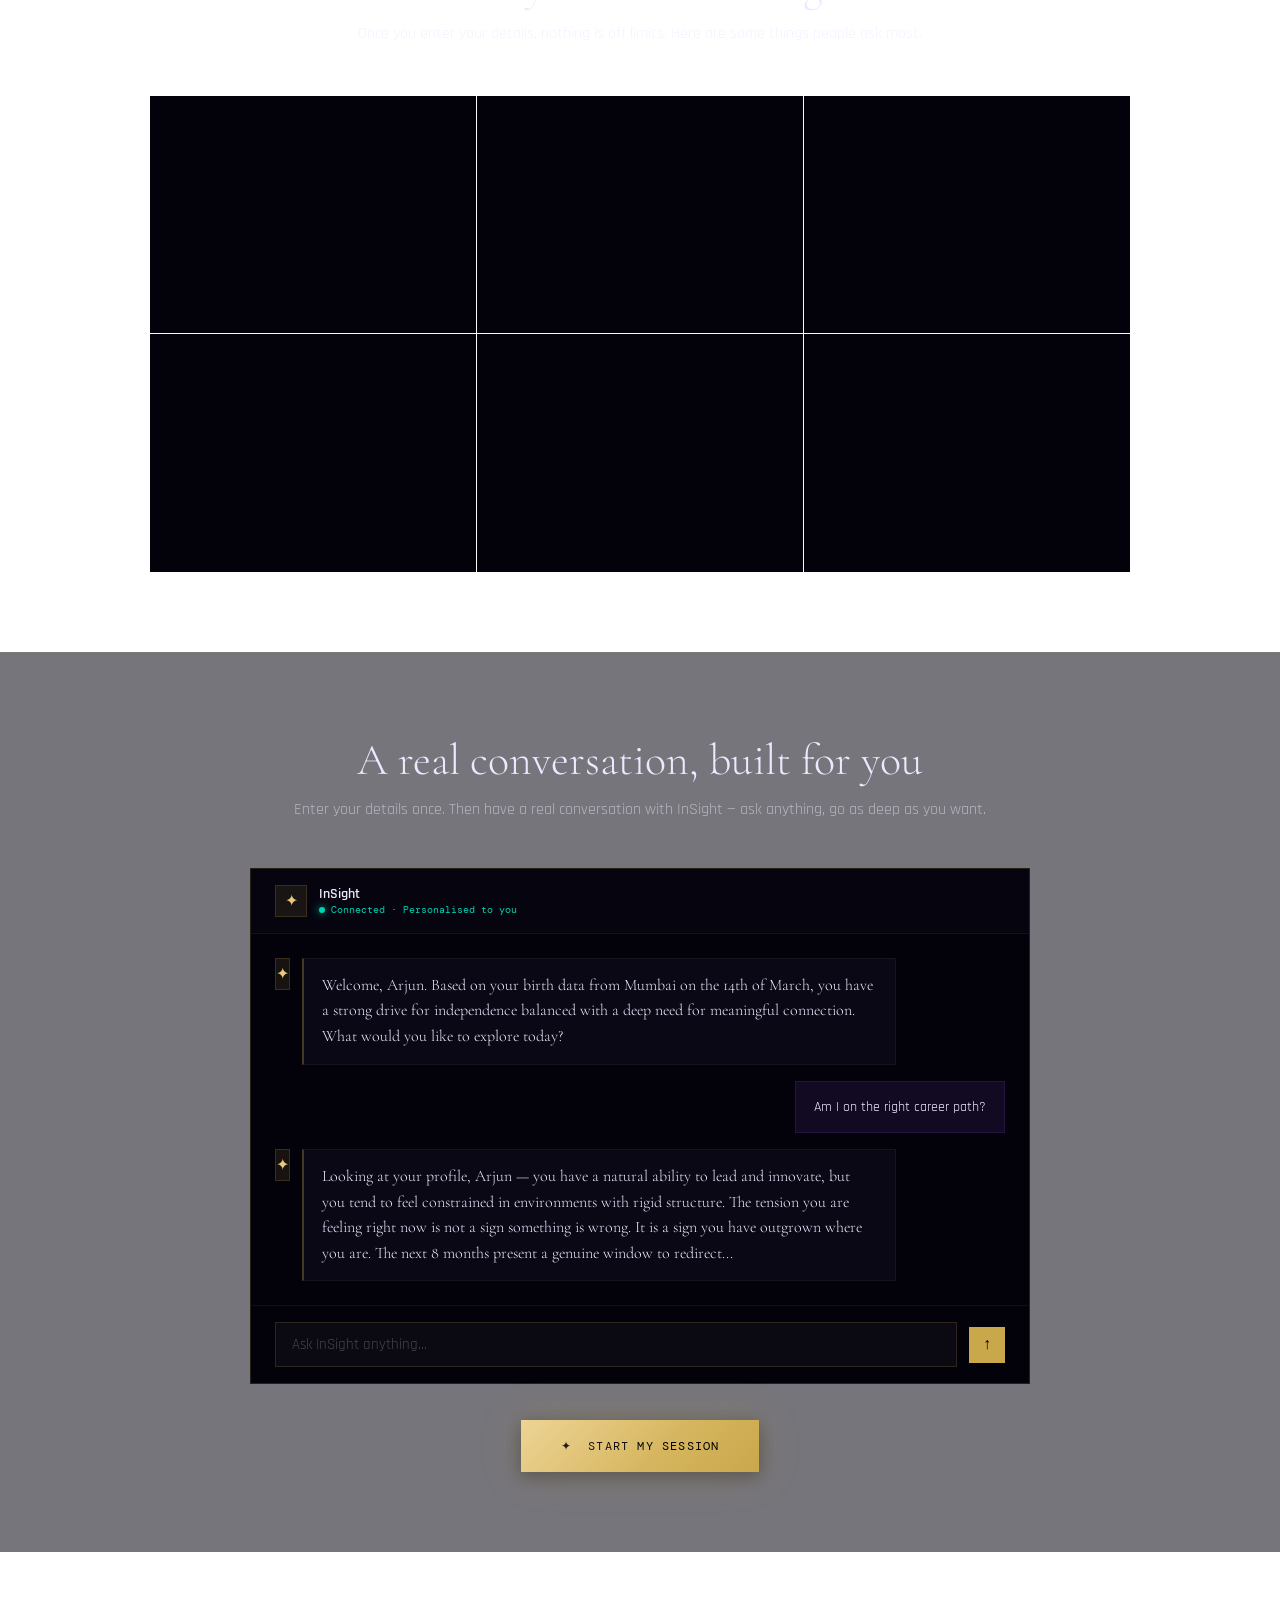
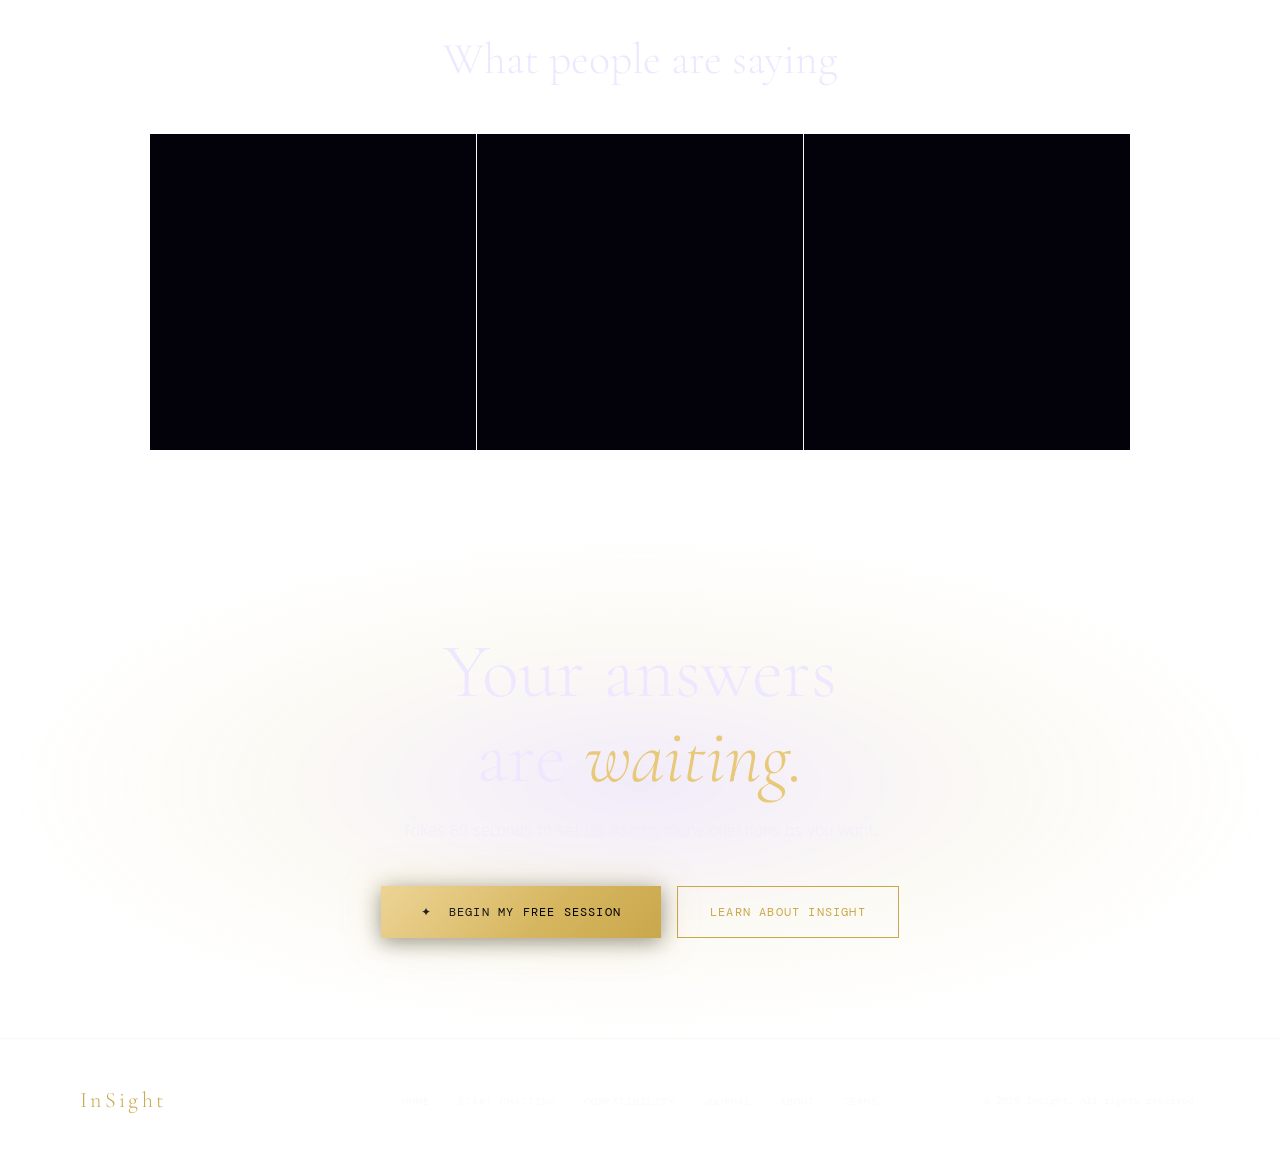
==== commit 4035fe1c: "Update index.html" ====
--- a/index.html
+++ b/index.html
@@ -17,7 +17,7 @@
   align-items: center;
   justify-content: center;
   overflow: hidden;
-  animation: portalFadeOut 0.7s 5.9s ease forwards;
+  animation: portalFadeOut 1s 7.6s ease forwards;
 }
 .portal-intro.done { pointer-events: none; }
 
@@ -38,7 +38,7 @@
   top: 55%;
   height: 100%;
   opacity: 0;
-  animation: gridFadeIn 1.5s 0.2s ease forwards, gridDrift 6s linear infinite;
+  animation: gridFadeIn 2.5s 0.2s ease forwards, gridDrift 14s linear infinite;
 }
 @keyframes gridFadeIn {
   to { opacity: 0.5; }
@@ -53,7 +53,7 @@
   position: absolute;
   width: 100vw; height: 100vh;
   background: radial-gradient(circle at center, rgba(201,168,76,0.18) 0%, rgba(120,60,200,0.10) 35%, transparent 70%);
-  animation: portalGlowPulse 3s ease-in-out infinite;
+  animation: portalGlowPulse 5s ease-in-out infinite;
 }
 @keyframes portalGlowPulse {
   0%, 100% { opacity: 0.6; transform: scale(0.9); }
@@ -97,7 +97,7 @@
 
 .portal-slide-1 {
   opacity: 1;
-  animation: portalSlide1Out 0.6s 2.0s ease forwards;
+  animation: portalSlide1Out 1.2s 2.6s cubic-bezier(0.4,0,0.2,1) forwards;
 }
 @keyframes portalSlide1Out {
   to { opacity: 0; transform: translateY(-20px) scale(0.96); filter: blur(6px); }
@@ -105,7 +105,7 @@
 
 .portal-slide-2 {
   opacity: 0;
-  animation: portalSlide2In 0.8s 2.4s ease forwards;
+  animation: portalSlide2In 1.4s 3.4s cubic-bezier(0.16,1,0.3,1) forwards;
 }
 @keyframes portalSlide2In {
   from { opacity: 0; transform: translateY(20px) scale(0.96); filter: blur(6px); }
@@ -139,14 +139,14 @@
 .portal-mark {
   width: 60px; height: 60px;
   display: flex; align-items: center; justify-content: center;
-  animation: portalMarkIn 0.9s ease both;
+  animation: portalMarkIn 1.4s cubic-bezier(0.16,1,0.3,1) both;
 }
 .portal-mark-diamond {
   width: 44px; height: 44px;
   border: 1px solid var(--gold);
   transform: rotate(45deg);
   position: relative;
-  animation: portalMarkSpin 1.6s ease forwards;
+  animation: portalMarkSpin 2.2s cubic-bezier(0.34,1.2,0.4,1) forwards;
   box-shadow: 0 0 30px rgba(201,168,76,0.4);
 }
 .portal-mark-diamond::after {
@@ -179,16 +179,16 @@
 .portal-letter {
   opacity: 0;
   display: inline-block;
-  animation: portalLetterIn 0.5s ease forwards;
+  animation: portalLetterIn 0.9s cubic-bezier(0.16,1,0.3,1) forwards;
   text-shadow: 0 0 20px rgba(201,168,76,0.4);
 }
-.portal-letter:nth-child(1) { animation-delay: 0.5s; }
-.portal-letter:nth-child(2) { animation-delay: 0.58s; }
-.portal-letter:nth-child(3) { animation-delay: 0.66s; }
-.portal-letter:nth-child(4) { animation-delay: 0.74s; }
-.portal-letter:nth-child(5) { animation-delay: 0.82s; }
-.portal-letter:nth-child(6) { animation-delay: 0.90s; }
-.portal-letter:nth-child(7) { animation-delay: 0.98s; }
+.portal-letter:nth-child(1) { animation-delay: 0.9s; }
+.portal-letter:nth-child(2) { animation-delay: 1.0s; }
+.portal-letter:nth-child(3) { animation-delay: 1.1s; }
+.portal-letter:nth-child(4) { animation-delay: 1.2s; }
+.portal-letter:nth-child(5) { animation-delay: 1.3s; }
+.portal-letter:nth-child(6) { animation-delay: 1.4s; }
+.portal-letter:nth-child(7) { animation-delay: 1.5s; }
 @keyframes portalLetterIn {
   from { opacity: 0; transform: translateY(16px) scale(0.8); filter: blur(4px); }
   to { opacity: 1; transform: translateY(0) scale(1); filter: blur(0); }
@@ -201,7 +201,7 @@
   text-transform: uppercase;
   color: var(--text3);
   opacity: 0;
-  animation: portalTaglineIn 0.8s 1.3s ease forwards;
+  animation: portalTaglineIn 1.4s 1.6s ease forwards;
 }
 @keyframes portalTaglineIn {
   from { opacity: 0; letter-spacing: 0.6em; }
@@ -214,7 +214,7 @@
   inset: 0;
   background: #03020a;
   clip-path: circle(0% at 50% 50%);
-  animation: portalWipeOut 0.9s 5.2s cubic-bezier(0.7,0,0.3,1) forwards;
+  animation: portalWipeOut 1.4s 6.4s cubic-bezier(0.65,0,0.35,1) forwards;
   z-index: 3;
 }
 @keyframes portalWipeOut {
@@ -231,7 +231,7 @@
   backdrop-filter: blur(20px);
   display: flex; align-items: center; justify-content: center; padding: 24px;
   opacity: 0;
-  animation: disclaimerFadeIn 0.6s 6.1s ease forwards;
+  animation: disclaimerFadeIn 0.8s 7.8s ease forwards;
 }
 .disclaimer-overlay.hidden { display: none; }
 @keyframes disclaimerFadeIn { to { opacity: 1; } }
@@ -804,10 +804,10 @@
   setTimeout(() => {
     document.body.classList.remove('portal-active');
     portalIntro.classList.add('done');
-  }, 5000);
+  }, 7800);
   setTimeout(() => {
     portalIntro.remove();
-  }, 6100);
+  }, 8700);
 }
 
 // Rising particles in hero
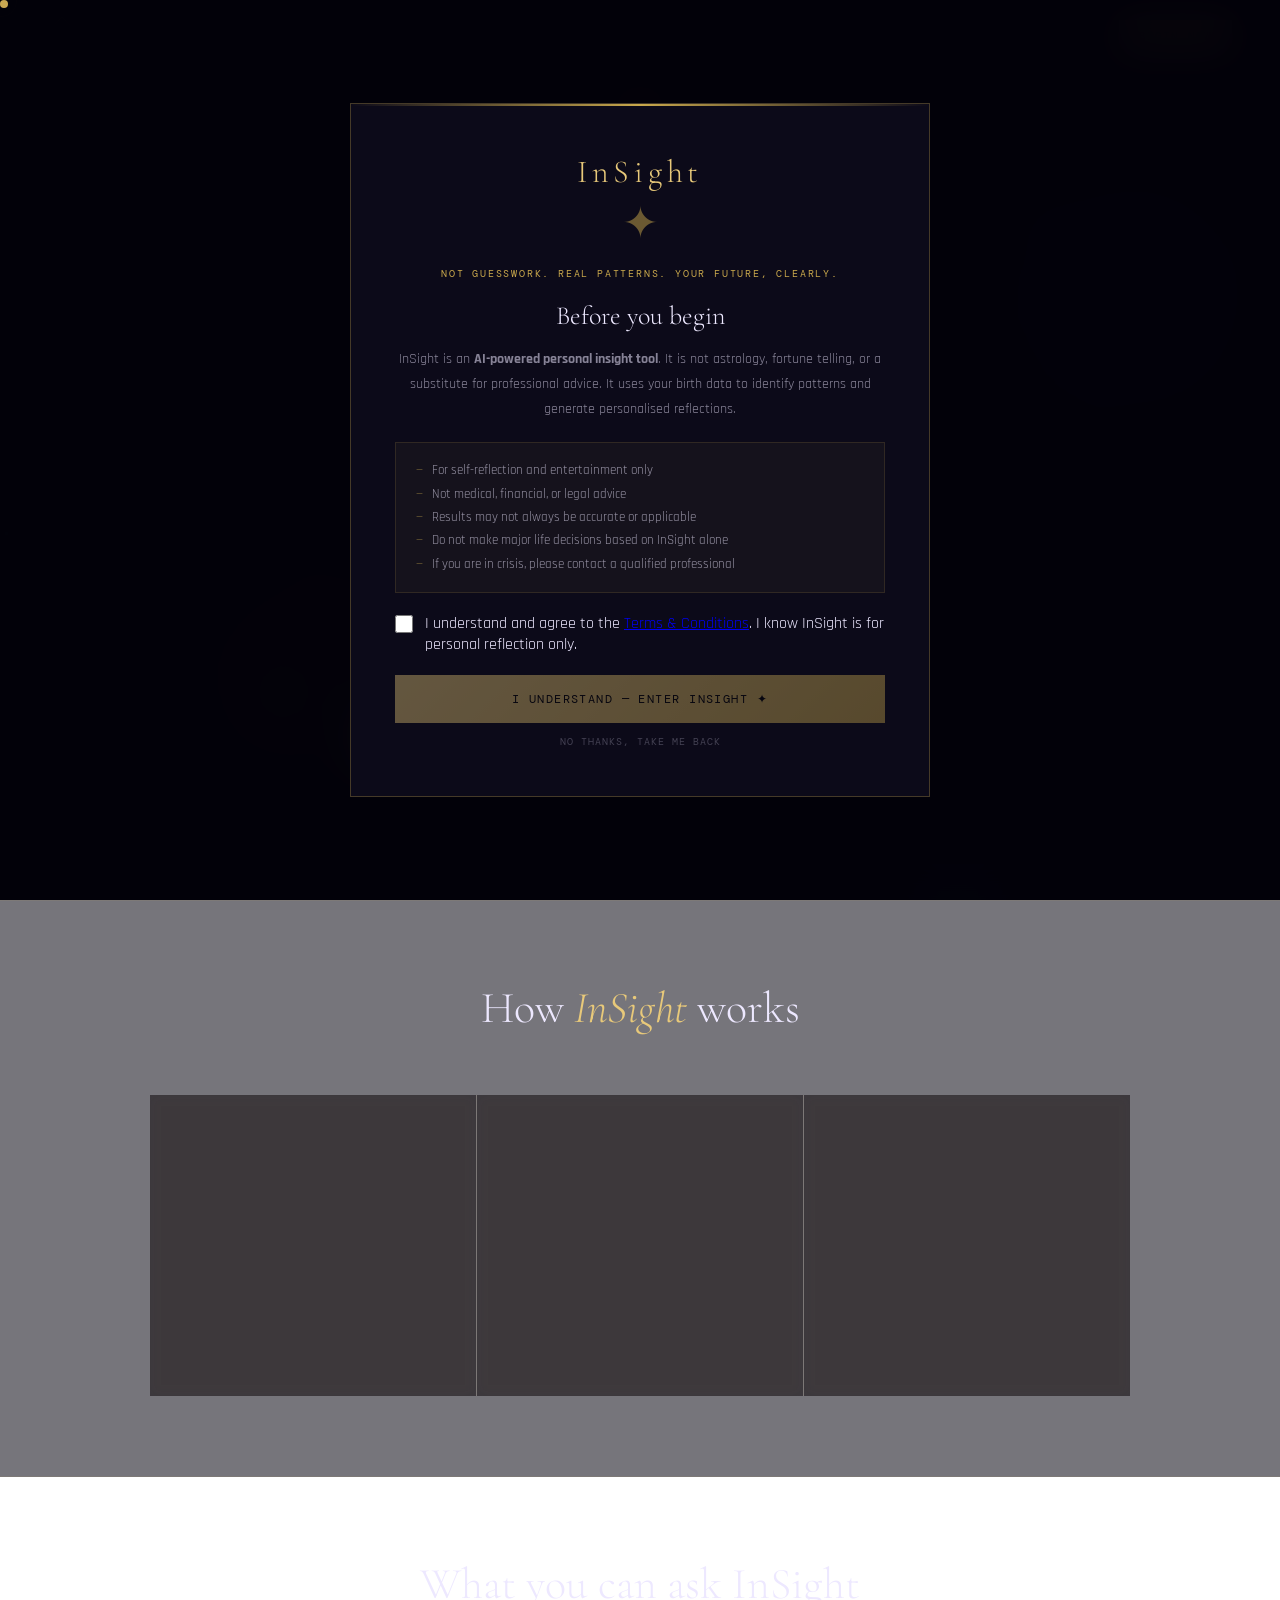
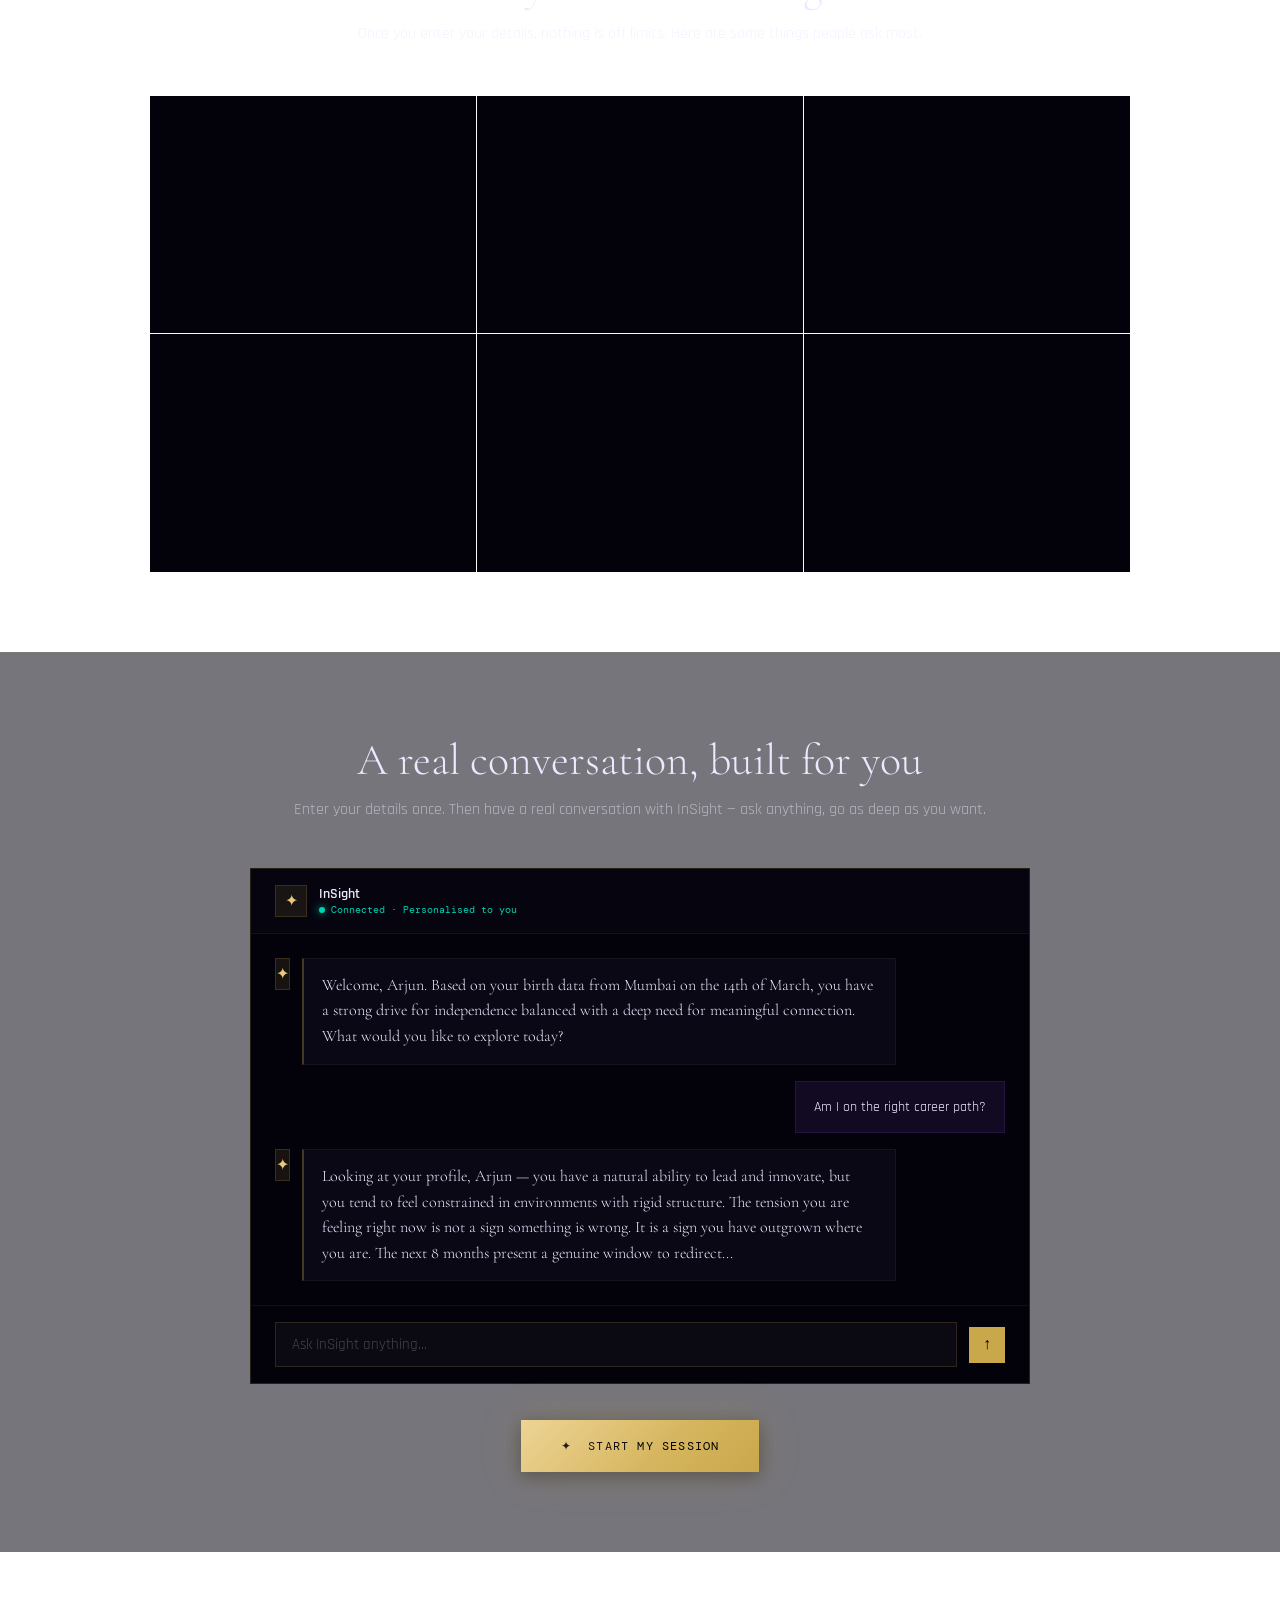
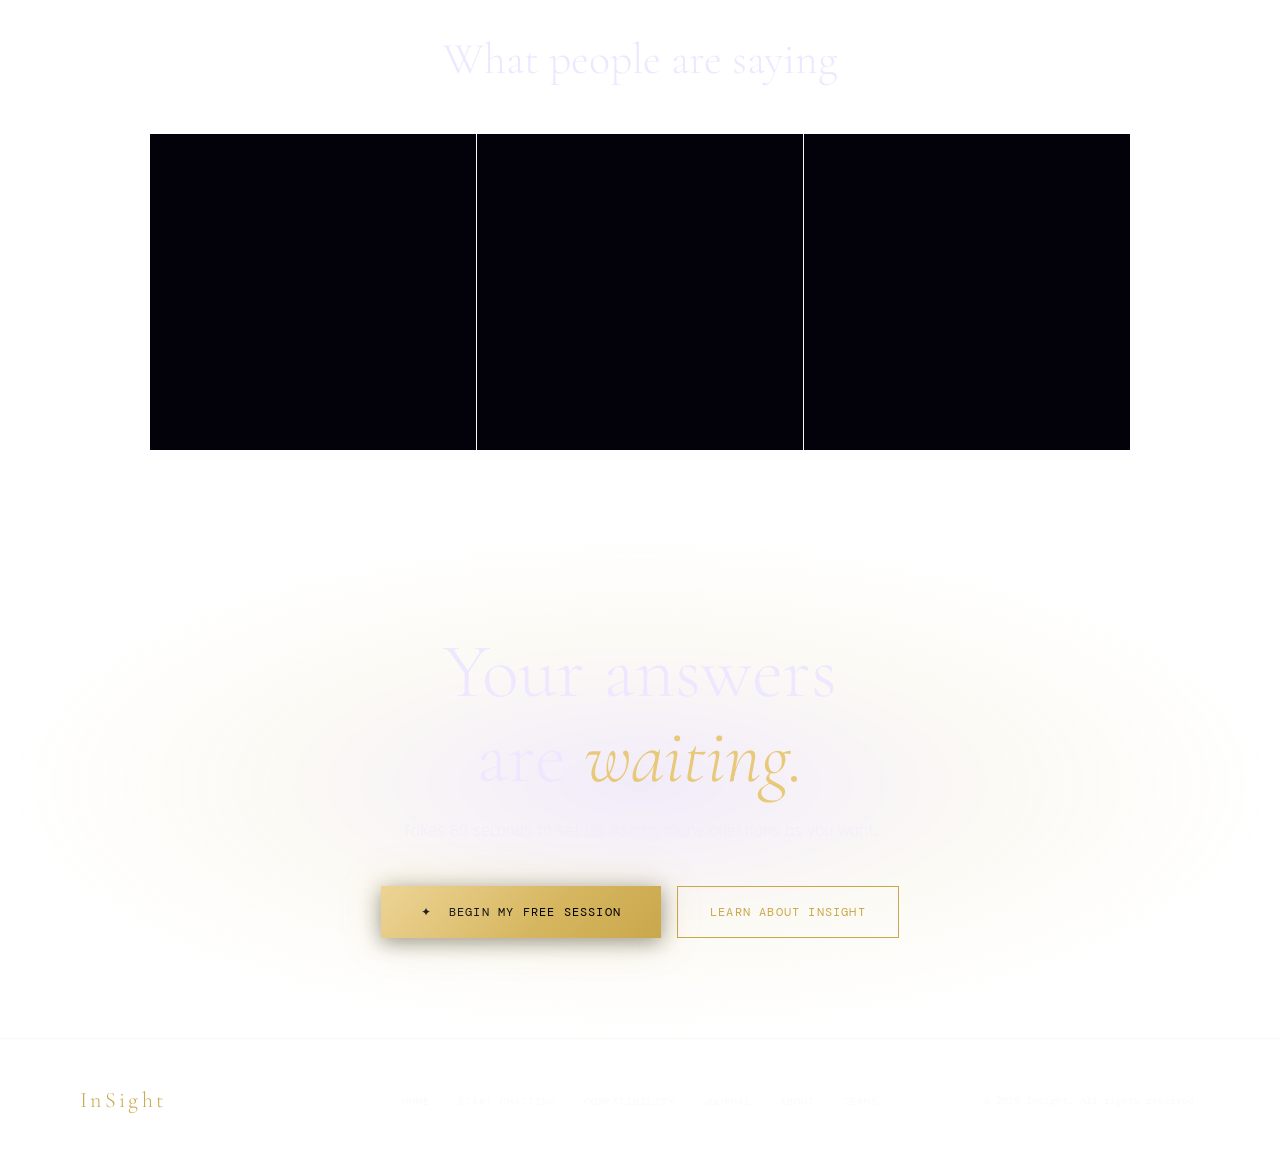
==== commit 57f8c28b: "Update index.html" ====
--- a/index.html
+++ b/index.html
@@ -17,7 +17,7 @@
   align-items: center;
   justify-content: center;
   overflow: hidden;
-  animation: portalFadeOut 1s 7.6s ease forwards;
+  animation: portalFadeOut 0.8s 5.2s ease forwards;
 }
 .portal-intro.done { pointer-events: none; }
 
@@ -97,7 +97,7 @@
 
 .portal-slide-1 {
   opacity: 1;
-  animation: portalSlide1Out 1.2s 2.6s cubic-bezier(0.4,0,0.2,1) forwards;
+  animation: portalSlide1Out 0.8s 1.6s cubic-bezier(0.4,0,0.2,1) forwards;
 }
 @keyframes portalSlide1Out {
   to { opacity: 0; transform: translateY(-20px) scale(0.96); filter: blur(6px); }
@@ -105,7 +105,7 @@
 
 .portal-slide-2 {
   opacity: 0;
-  animation: portalSlide2In 1.4s 3.4s cubic-bezier(0.16,1,0.3,1) forwards;
+  animation: portalSlide2In 1.0s 2.2s cubic-bezier(0.16,1,0.3,1) forwards;
 }
 @keyframes portalSlide2In {
   from { opacity: 0; transform: translateY(20px) scale(0.96); filter: blur(6px); }
@@ -214,7 +214,7 @@
   inset: 0;
   background: #03020a;
   clip-path: circle(0% at 50% 50%);
-  animation: portalWipeOut 1.4s 6.4s cubic-bezier(0.65,0,0.35,1) forwards;
+  animation: portalWipeOut 1.0s 4.2s cubic-bezier(0.65,0,0.35,1) forwards;
   z-index: 3;
 }
 @keyframes portalWipeOut {
@@ -231,7 +231,7 @@
   backdrop-filter: blur(20px);
   display: flex; align-items: center; justify-content: center; padding: 24px;
   opacity: 0;
-  animation: disclaimerFadeIn 0.8s 7.8s ease forwards;
+  animation: disclaimerFadeIn 0.6s 5.4s ease forwards;
 }
 .disclaimer-overlay.hidden { display: none; }
 @keyframes disclaimerFadeIn { to { opacity: 1; } }
@@ -804,10 +804,10 @@
   setTimeout(() => {
     document.body.classList.remove('portal-active');
     portalIntro.classList.add('done');
-  }, 7800);
+  }, 5400);
   setTimeout(() => {
     portalIntro.remove();
-  }, 8700);
+  }, 6000);
 }
 
 // Rising particles in hero
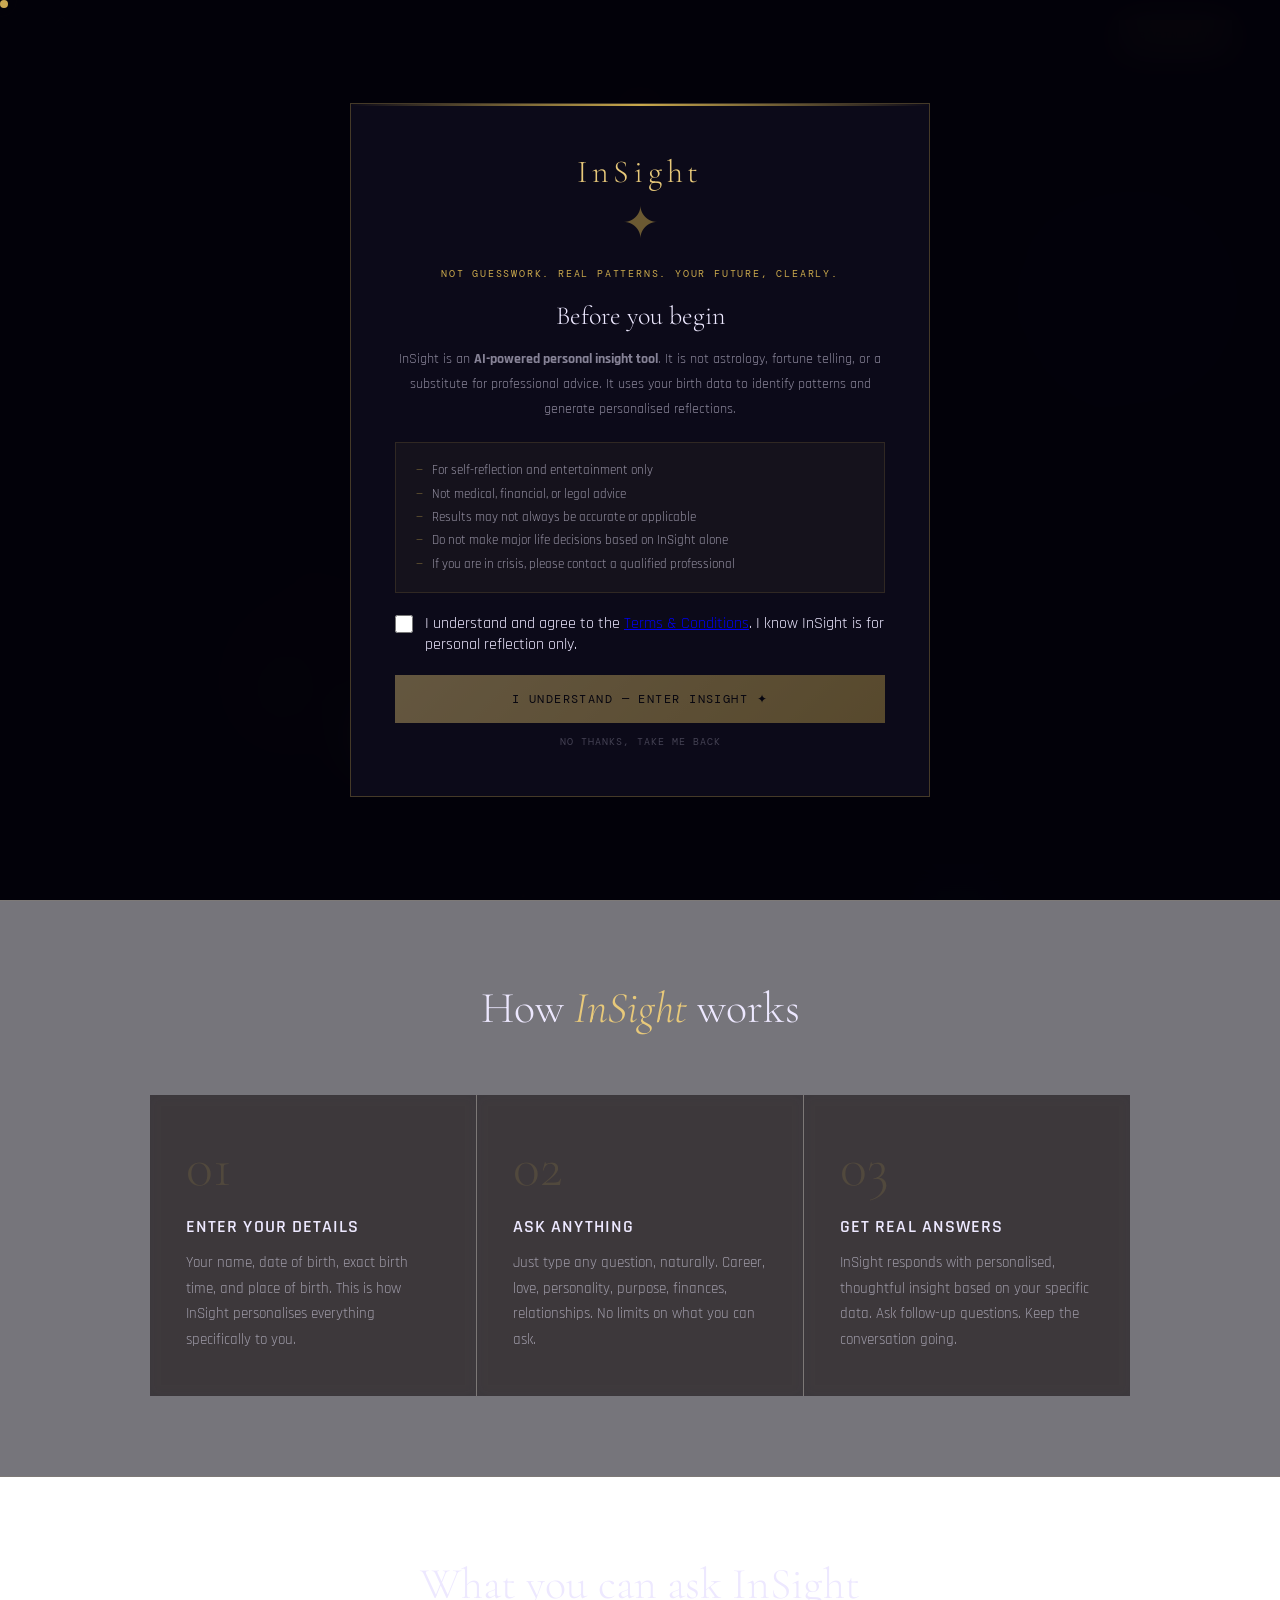
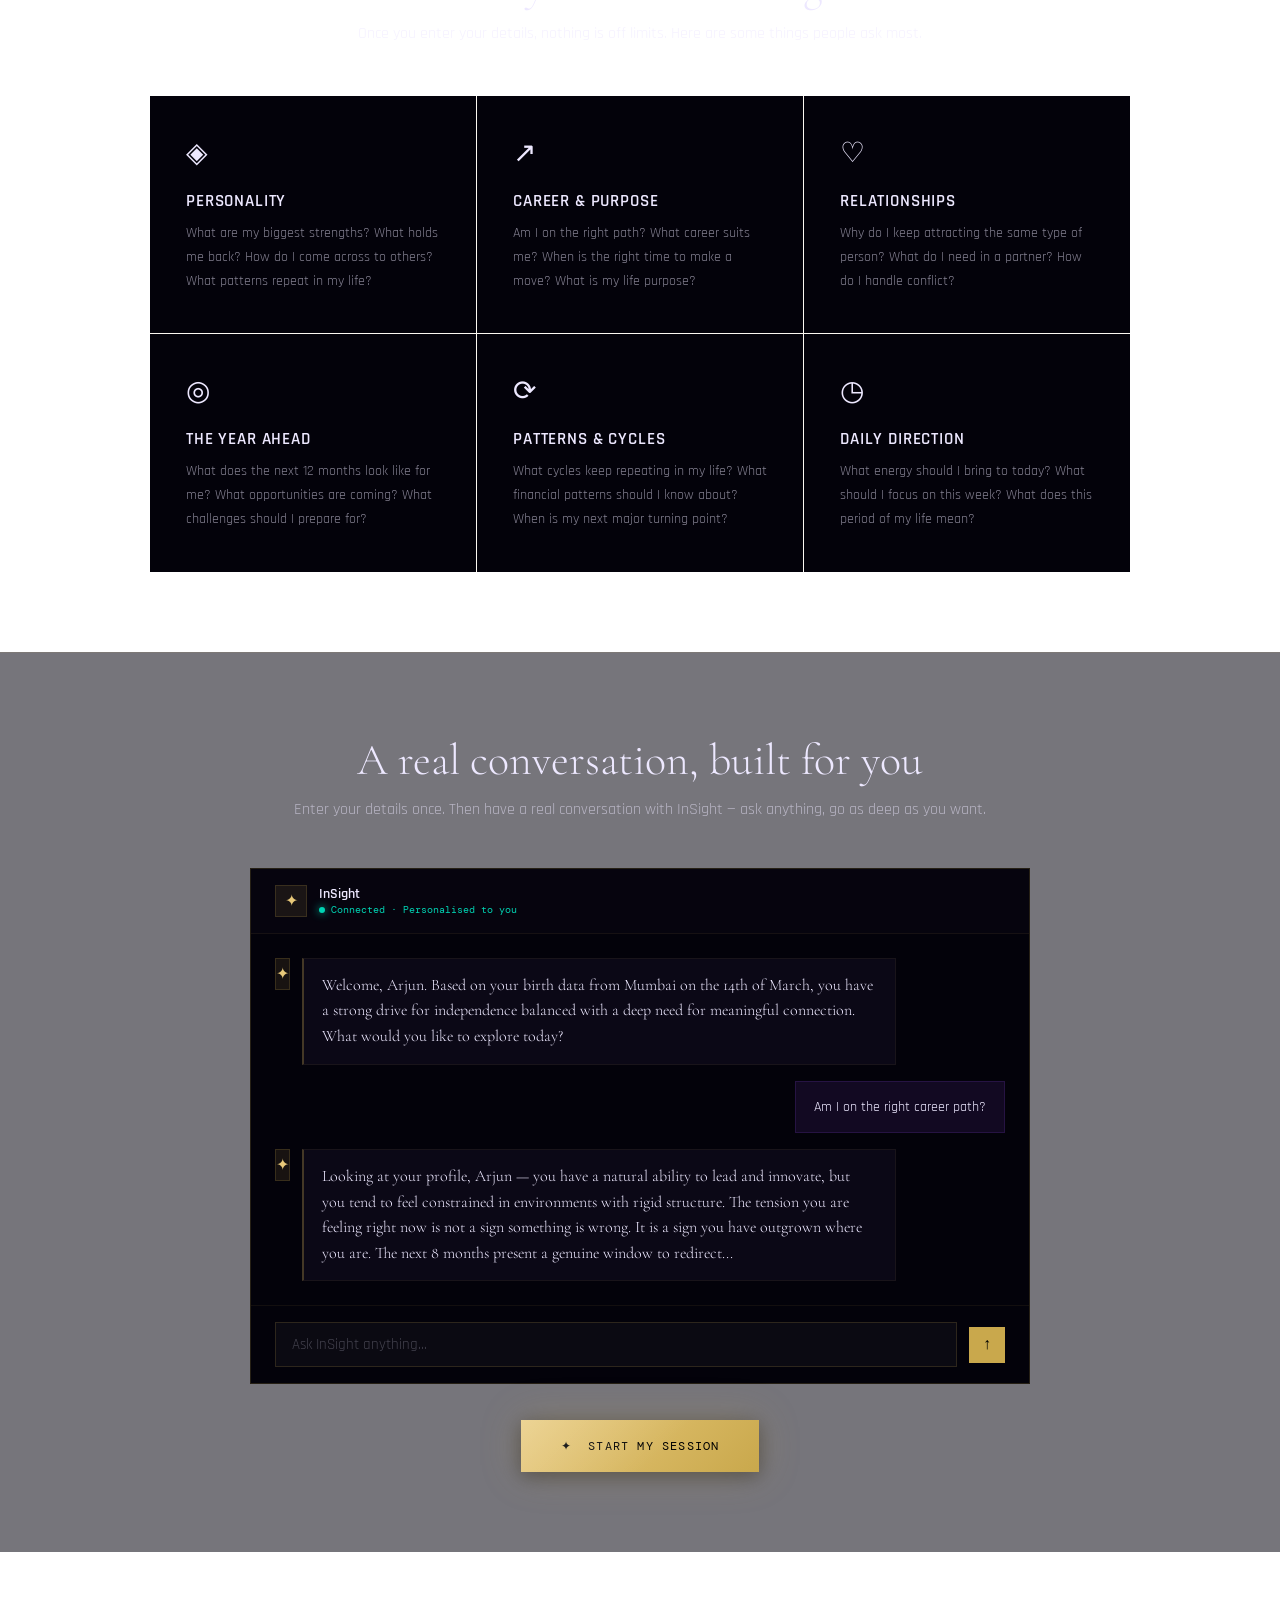
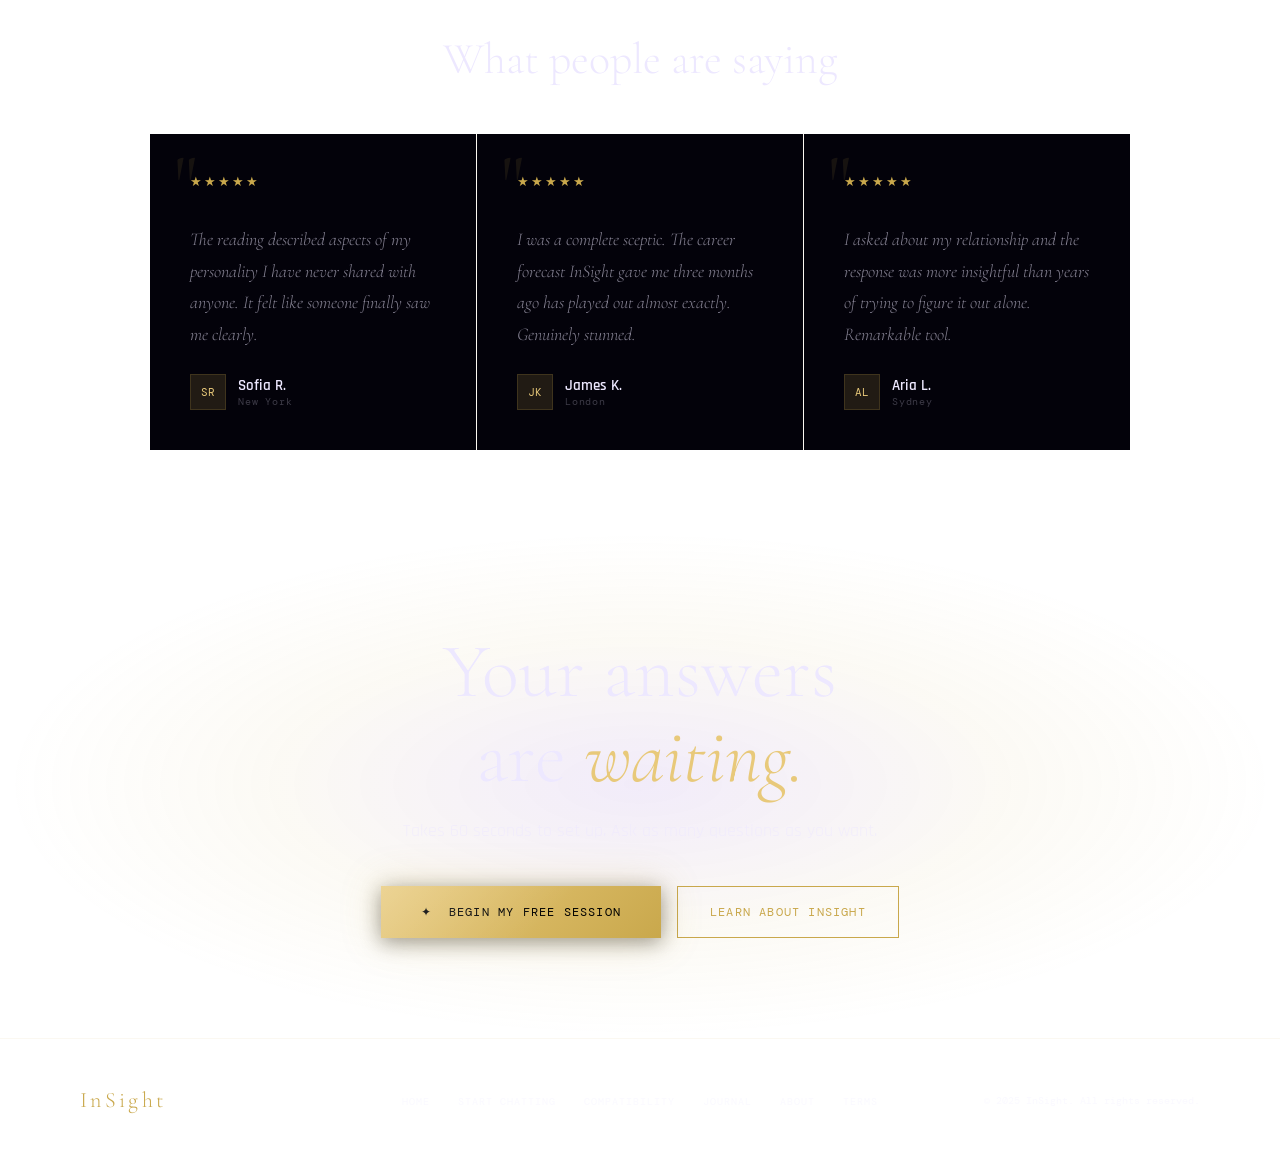
==== commit c7c29d30: "Update index.html" ====
--- a/index.html
+++ b/index.html
@@ -17,7 +17,7 @@
   align-items: center;
   justify-content: center;
   overflow: hidden;
-  animation: portalFadeOut 0.8s 5.2s ease forwards;
+  animation: portalFadeOut 0.8s 6.2s ease forwards;
 }
 .portal-intro.done { pointer-events: none; }
 
@@ -97,7 +97,7 @@
 
 .portal-slide-1 {
   opacity: 1;
-  animation: portalSlide1Out 0.8s 1.6s cubic-bezier(0.4,0,0.2,1) forwards;
+  animation: portalSlide1Out 0.9s 2.8s cubic-bezier(0.4,0,0.2,1) forwards;
 }
 @keyframes portalSlide1Out {
   to { opacity: 0; transform: translateY(-20px) scale(0.96); filter: blur(6px); }
@@ -105,7 +105,7 @@
 
 .portal-slide-2 {
   opacity: 0;
-  animation: portalSlide2In 1.0s 2.2s cubic-bezier(0.16,1,0.3,1) forwards;
+  animation: portalSlide2In 1.0s 3.2s cubic-bezier(0.16,1,0.3,1) forwards;
 }
 @keyframes portalSlide2In {
   from { opacity: 0; transform: translateY(20px) scale(0.96); filter: blur(6px); }
@@ -214,7 +214,7 @@
   inset: 0;
   background: #03020a;
   clip-path: circle(0% at 50% 50%);
-  animation: portalWipeOut 1.0s 4.2s cubic-bezier(0.65,0,0.35,1) forwards;
+  animation: portalWipeOut 1.0s 5.2s cubic-bezier(0.65,0,0.35,1) forwards;
   z-index: 3;
 }
 @keyframes portalWipeOut {
@@ -231,7 +231,7 @@
   backdrop-filter: blur(20px);
   display: flex; align-items: center; justify-content: center; padding: 24px;
   opacity: 0;
-  animation: disclaimerFadeIn 0.6s 5.4s ease forwards;
+  animation: disclaimerFadeIn 0.6s 6.4s ease forwards;
 }
 .disclaimer-overlay.hidden { display: none; }
 @keyframes disclaimerFadeIn { to { opacity: 1; } }
@@ -804,10 +804,10 @@
   setTimeout(() => {
     document.body.classList.remove('portal-active');
     portalIntro.classList.add('done');
-  }, 5400);
+  }, 6400);
   setTimeout(() => {
     portalIntro.remove();
-  }, 6000);
+  }, 7000);
 }
 
 // Rising particles in hero
